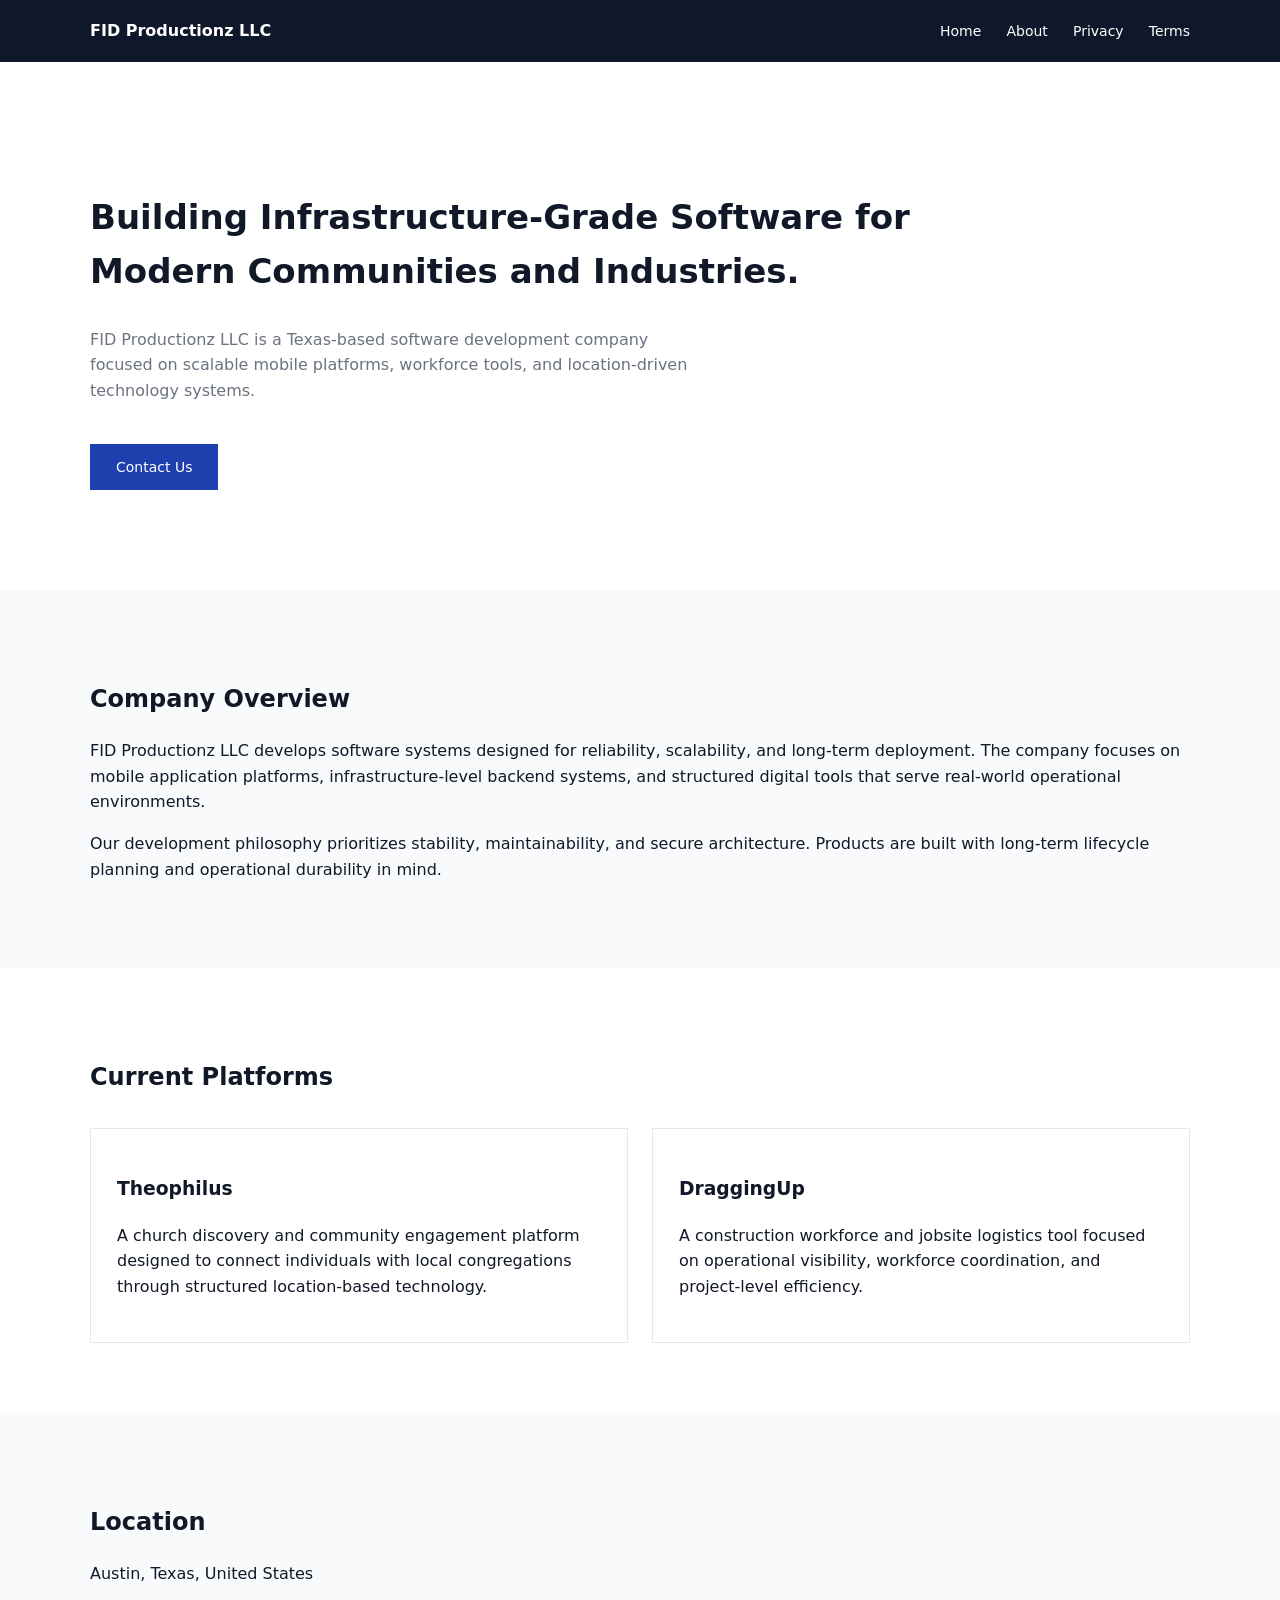
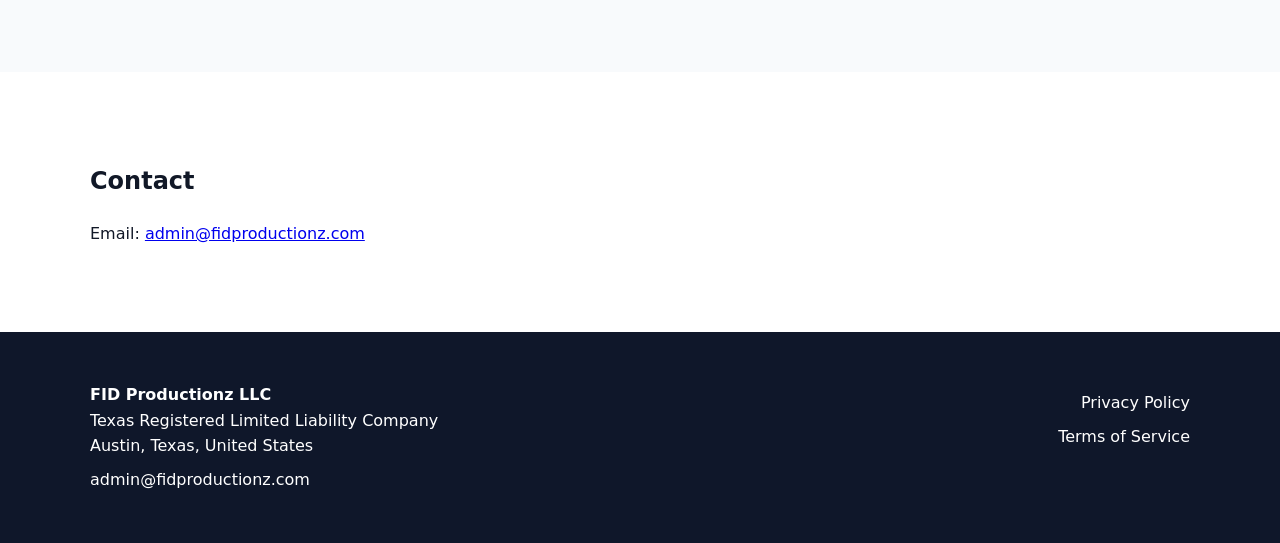
==== index.html @ 66ffe6b0 "Initial release" ====
<!-- FID Productionz LLC - Company Website  -->
 <!-- index.js -->

<!DOCTYPE html>
<html lang="en">
<head>
  <meta charset="UTF-8" />
  <meta name="viewport" content="width=device-width, initial-scale=1.0" />
  <title>FID Productionz LLC | Infrastructure-Grade Software</title>
  <meta name="description" content="FID Productionz LLC is a Texas-based software development company building scalable mobile platforms, workforce tools, and infrastructure-level digital systems." />
  <meta name="keywords" content="FID Productionz LLC, Software Development Austin, Mobile App Development Texas, Infrastructure Software Company" />
  <meta name="author" content="FID Productionz LLC" />

  <!-- Open Graph -->
  <meta property="og:title" content="FID Productionz LLC" />
  <meta property="og:description" content="Texas-based software development company building scalable infrastructure-level platforms." />
  <meta property="og:type" content="website" />
  <meta property="og:url" content="https://fidproductionz.com" />

  
  <!-- Styles -->
  <link rel="stylesheet" href="/styles.css" />

  <!-- Structured Data -->
  <script type="application/ld+json">
  {
    "@context": "https://schema.org",
    "@type": "Organization",
    "name": "FID Productionz LLC",
    "url": "https://fidproductionz.com",
    "email": "admin@fidproductionz.com",
    "address": {
      "@type": "PostalAddress",
      "addressLocality": "Austin",
      "addressRegion": "TX",
      "addressCountry": "US"
    }
  }
  </script>
</head>
<body>

<header class="navbar">
  <div class="container nav-content">
    <div class="logo">FID Productionz LLC</div>
    <nav>
      <a href="/">Home</a>
      <a href="/about.html">About</a>
      <a href="/privacy-policy.html">Privacy</a>
      <a href="/terms.html">Terms</a>
    </nav>
  </div>
</header>

<main>

<section class="hero">
  <div class="container">
    <h1>Building Infrastructure-Grade Software for Modern Communities and Industries.</h1>
    <p>
      FID Productionz LLC is a Texas-based software development company focused on scalable mobile platforms, workforce tools, and location-driven technology systems.
    </p>
    <a href="mailto:admin@fidproductionz.com" class="btn-primary">Contact Us</a>
  </div>
</section>

<section class="section light">
  <div class="container">
    <h2>Company Overview</h2>
    <p>
      FID Productionz LLC develops software systems designed for reliability, scalability, and long-term deployment. The company focuses on mobile application platforms, infrastructure-level backend systems, and structured digital tools that serve real-world operational environments.
    </p>
    <p>
      Our development philosophy prioritizes stability, maintainability, and secure architecture. Products are built with long-term lifecycle planning and operational durability in mind.
    </p>
  </div>
</section>

<section class="section">
  <div class="container">
    <h2>Current Platforms</h2>
    <div class="card-grid">
      <div class="card">
        <h3>Theophilus</h3>
        <p>
          A church discovery and community engagement platform designed to connect individuals with local congregations through structured location-based technology.
        </p>
      </div>
      <div class="card">
        <h3>DraggingUp</h3>
        <p>
          A construction workforce and jobsite logistics tool focused on operational visibility, workforce coordination, and project-level efficiency.
        </p>
      </div>
    </div>
  </div>
</section>

<section class="section light">
  <div class="container">
    <h2>Location</h2>
    <p>Austin, Texas, United States</p>
  </div>
</section>

<section class="section">
  <div class="container">
    <h2>Contact</h2>
    <p>Email: <a href="mailto:admin@fidproductionz.com">admin@fidproductionz.com</a></p>
  </div>
</section>

</main>

<footer class="footer">
  <div class="container footer-content">
    <div>
      <strong>FID Productionz LLC</strong><br />
      Texas Registered Limited Liability Company<br />
      Austin, Texas, United States<br />
      <a href="mailto:admin@fidproductionz.com">admin@fidproductionz.com</a>
    </div>
    <div class="footer-links">
      <a href="/privacy-policy.html">Privacy Policy</a>
      <a href="/terms.html">Terms of Service</a>
    </div>
  </div>
</footer>

</body>
</html>
---- styles.css ----
/* Fid Productionz LLC - Styles */

body {
  margin: 0;
  font-family: system-ui, -apple-system, BlinkMacSystemFont, sans-serif;
  color: #111827;
  background: #FFFFFF;
  line-height: 1.6;
}

.container {
  width: 90%;
  max-width: 1100px;
  margin: 0 auto;
}

.navbar {
  background: #0F172A;
  padding: 18px 0;
}

.nav-content {
  display: flex;
  justify-content: space-between;
  align-items: center;
}

.logo {
  color: #FFFFFF;
  font-weight: 600;
}

.navbar nav a {
  color: #FFFFFF;
  margin-left: 20px;
  text-decoration: none;
  font-size: 14px;
}

.hero {
  padding: 100px 0;
}

.hero h1 {
  font-size: 34px;
  max-width: 820px;
}

.hero p {
  color: #6B7280;
  max-width: 620px;
  margin-top: 16px;
}

.btn-primary {
  display: inline-block;
  margin-top: 24px;
  padding: 12px 26px;
  background: #1E40AF;
  color: #FFFFFF;
  text-decoration: none;
  font-size: 14px;
}

.section {
  padding: 70px 0;
}

.section.light {
  background: #F8FAFC;
}

.card-grid {
  display: grid;
  gap: 24px;
  grid-template-columns: repeat(auto-fit, minmax(280px, 1fr));
  margin-top: 32px;
}

.card {
  padding: 26px;
  background: #FFFFFF;
  border: 1px solid #E5E7EB;
}

.footer {
  background: #0F172A;
  color: #FFFFFF;
  padding: 50px 0;
}

.footer-content {
  display: flex;
  justify-content: space-between;
  flex-wrap: wrap;
}

.footer a {
  color: #FFFFFF;
  text-decoration: none;
  display: block;
  margin-top: 8px;
}

.footer-links {
  text-align: right;
}

@media (max-width: 768px) {
  .nav-content {
    flex-direction: column;
    align-items: center;
    gap: 12px;
  }

  .navbar nav a {
    margin-left: 12px;
  }

  .footer-content {
    flex-direction: column;
    gap: 20px;
    text-align: center;
  }

  .footer-links {
    text-align: center;
  }
}
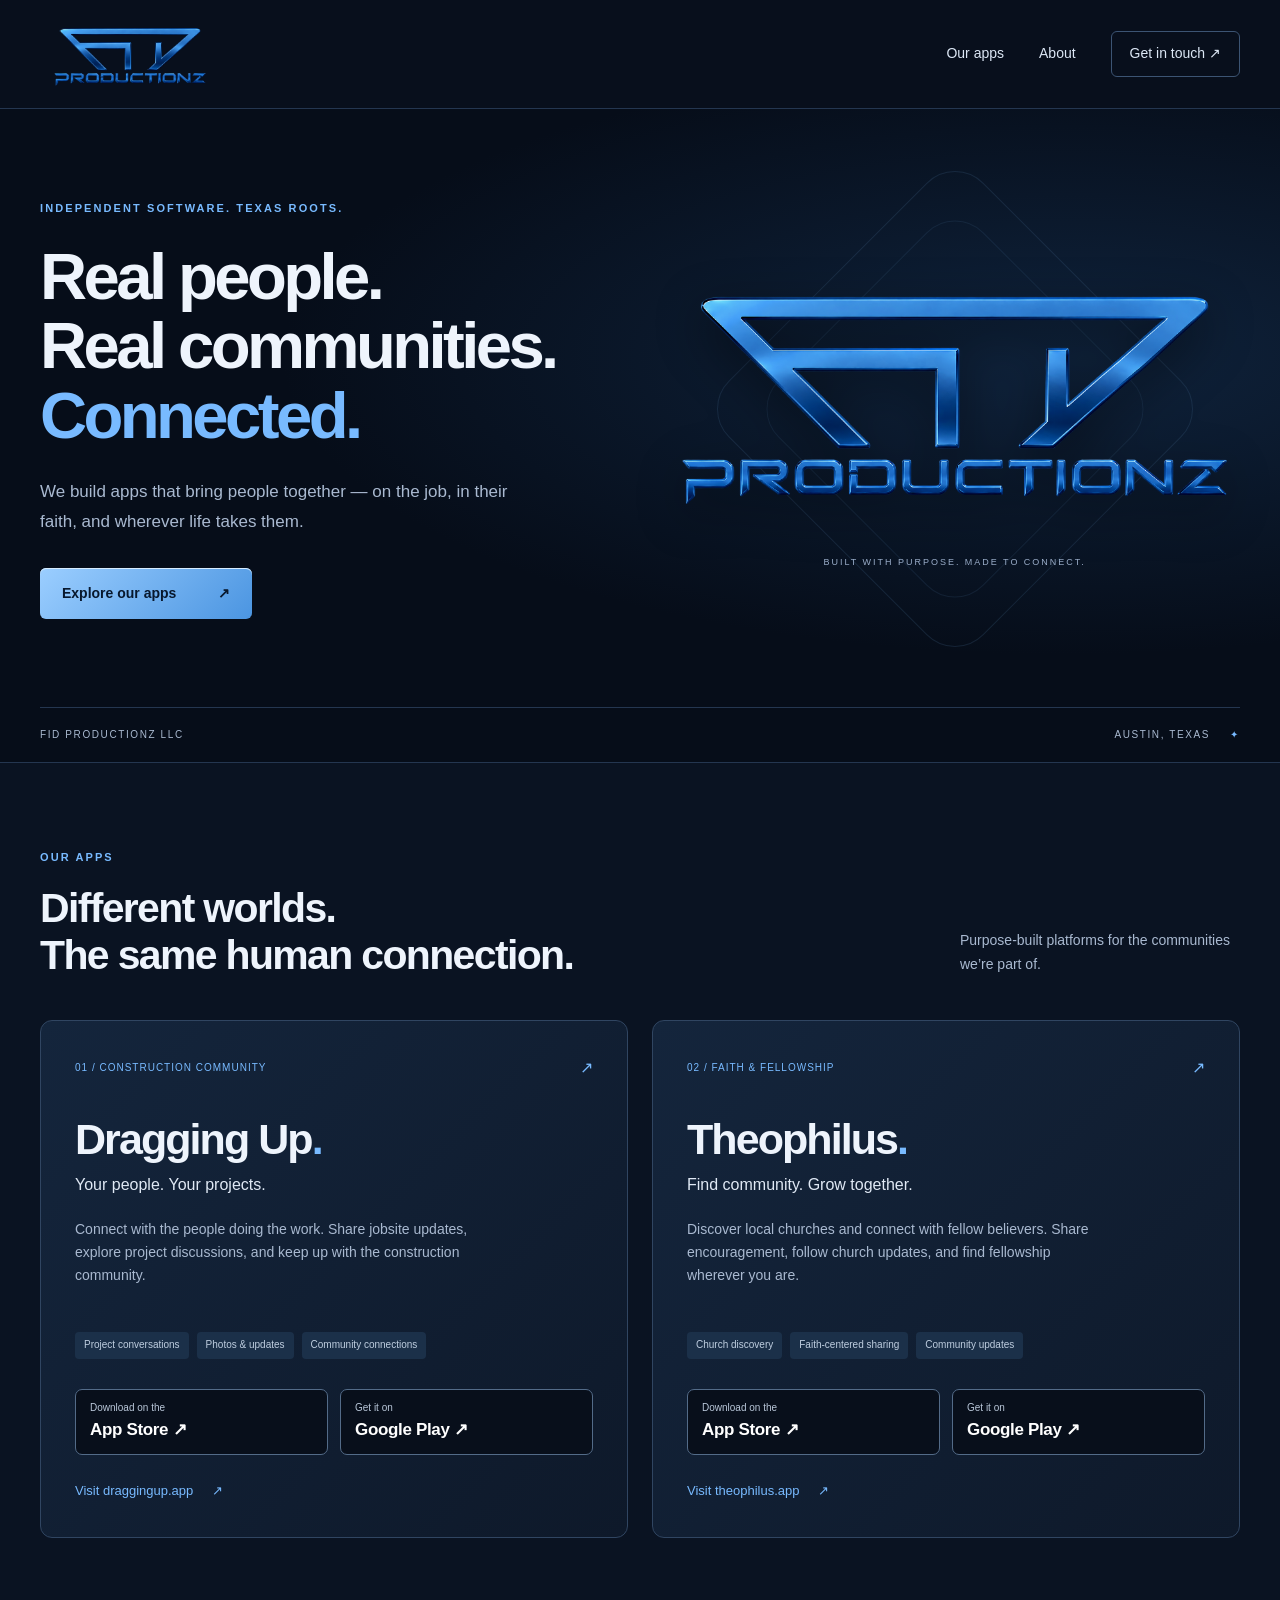
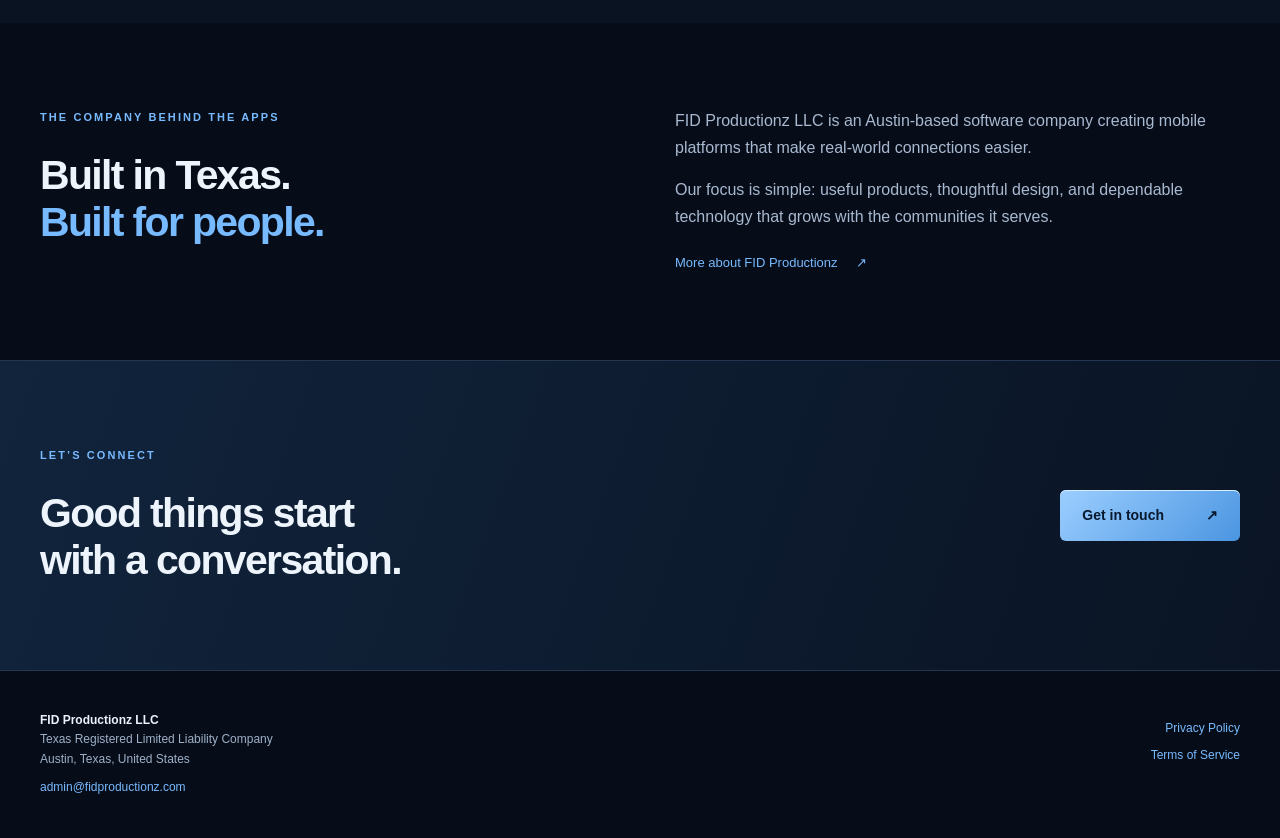
==== commit be8ddaa1: "Refresh FID branding and add verified app download links" ====
--- a/index.html
+++ b/index.html
@@ -1,12 +1,9 @@
-<!-- FID Productionz LLC - Company Website  -->
- <!-- index.js -->
-
 <!DOCTYPE html>
 <html lang="en">
 <head>
   <meta charset="UTF-8" />
   <meta name="viewport" content="width=device-width, initial-scale=1.0" />
-  <title>FID Productionz LLC | Infrastructure-Grade Software</title>
+  <title>FID Productionz LLC | Apps Built for Real Connection</title>
   <meta name="description" content="FID Productionz LLC is a Texas-based software development company building scalable mobile platforms, workforce tools, and infrastructure-level digital systems." />
   <meta name="keywords" content="FID Productionz LLC, Software Development Austin, Mobile App Development Texas, Infrastructure Software Company" />
   <meta name="author" content="FID Productionz LLC" />
@@ -37,82 +34,33 @@
     }
   }
   </script>
+<meta property="og:image" content="https://fidproductionz.com/assets/fid-logo.png" />
 </head>
 <body>
-
-<header class="navbar">
-  <div class="container nav-content">
-    <div class="logo">FID Productionz LLC</div>
-    <nav>
-      <a href="/">Home</a>
-      <a href="/about.html">About</a>
-      <a href="/privacy-policy.html">Privacy</a>
-      <a href="/terms.html">Terms</a>
-    </nav>
-  </div>
-</header>
-
-<main>
-
-<section class="hero">
-  <div class="container">
-    <h1>Building Infrastructure-Grade Software for Modern Communities and Industries.</h1>
-    <p>
-      FID Productionz LLC is a Texas-based software development company focused on scalable mobile platforms, workforce tools, and location-driven technology systems.
-    </p>
-    <a href="mailto:admin@fidproductionz.com" class="btn-primary">Contact Us</a>
-  </div>
-</section>
-
-<section class="section light">
-  <div class="container">
-    <h2>Company Overview</h2>
-    <p>
-      FID Productionz LLC develops software systems designed for reliability, scalability, and long-term deployment. The company focuses on mobile application platforms, infrastructure-level backend systems, and structured digital tools that serve real-world operational environments.
-    </p>
-    <p>
-      Our development philosophy prioritizes stability, maintainability, and secure architecture. Products are built with long-term lifecycle planning and operational durability in mind.
-    </p>
-  </div>
-</section>
-
-<section class="section">
-  <div class="container">
-    <h2>Current Platforms</h2>
-    <div class="card-grid">
-      <div class="card">
-        <h3>Theophilus</h3>
-        <p>
-          A church discovery and community engagement platform designed to connect individuals with local congregations through structured location-based technology.
-        </p>
-      </div>
-      <div class="card">
-        <h3>DraggingUp</h3>
-        <p>
-          A construction workforce and jobsite logistics tool focused on operational visibility, workforce coordination, and project-level efficiency.
-        </p>
-      </div>
-    </div>
-  </div>
-</section>
-
-<section class="section light">
-  <div class="container">
-    <h2>Location</h2>
-    <p>Austin, Texas, United States</p>
-  </div>
-</section>
-
-<section class="section">
-  <div class="container">
-    <h2>Contact</h2>
-    <p>Email: <a href="mailto:admin@fidproductionz.com">admin@fidproductionz.com</a></p>
-  </div>
-</section>
-
-</main>
-
-<footer class="footer">
+<a class="skip-link" href="#main">Skip to content</a>
+<header class="navbar"><div class="container nav-content">
+<a class="brand" href="/" aria-label="FID Productionz home"><img src="/assets/fid-logo.png" alt="FID Productionz" width="1781" height="883" /></a>
+<nav aria-label="Main navigation"><a href="/#apps">Our apps</a><a href="/about.html">About</a><a class="nav-contact" href="mailto:admin@fidproductionz.com">Get in touch <span aria-hidden="true">↗</span></a></nav>
+</div></header><main id="main">
+<section class="hero"><div class="container hero-grid">
+<div class="hero-copy"><p class="eyebrow">INDEPENDENT SOFTWARE. TEXAS ROOTS.</p>
+<h1>Real people.<br />Real communities.<br /><span>Connected.</span></h1>
+<p class="hero-description">We build apps that bring people together — on the job, in their faith, and wherever life takes them.</p>
+<a href="#apps" class="btn-primary">Explore our apps <span aria-hidden="true">↗</span></a>
+</div>
+<div class="hero-art"><div class="orbit orbit-one"></div><div class="orbit orbit-two"></div><img src="/assets/fid-logo.png" alt="Metallic blue FID Productionz logo" width="1781" height="883" fetchpriority="high" /><p>BUILT WITH PURPOSE. MADE TO CONNECT.</p></div>
+</div><div class="container hero-foot"><span>FID PRODUCTIONZ LLC</span><span>AUSTIN, TEXAS <span aria-hidden="true">✦</span></span></div></section>
+<section class="section apps-section" id="apps"><div class="container">
+<div class="section-heading"><div><p class="eyebrow">OUR APPS</p><h2>Different worlds.<br />The same human connection.</h2></div><p>Purpose-built platforms for the communities we’re part of.</p></div>
+<div class="card-grid">
+<article class="card app-card"><div class="app-top"><span class="app-category">01 / CONSTRUCTION COMMUNITY</span><span aria-hidden="true">↗</span></div><h3>Dragging Up<span class="blue-dot">.</span></h3><p class="app-tagline">Your people. Your projects.</p><p>Connect with the people doing the work. Share jobsite updates, explore project discussions, and keep up with the construction community.</p><ul class="feature-list"><li>Project conversations</li><li>Photos &amp; updates</li><li>Community connections</li></ul>
+<div class="download-links"><a href="https://apps.apple.com/us/app/dragging-up/id6809625031" aria-label="Download Dragging Up on the App Store"><small>Download on the</small><strong>App Store ↗</strong></a><a href="https://play.google.com/store/apps/details?id=com.glbernal1986.DraggingUp" aria-label="Get Dragging Up on Google Play"><small>Get it on</small><strong>Google Play ↗</strong></a></div><a class="text-link" href="https://draggingup.app">Visit draggingup.app <span aria-hidden="true">↗</span></a></article>
+<article class="card app-card"><div class="app-top"><span class="app-category">02 / FAITH &amp; FELLOWSHIP</span><span aria-hidden="true">↗</span></div><h3>Theophilus<span class="blue-dot">.</span></h3><p class="app-tagline">Find community. Grow together.</p><p>Discover local churches and connect with fellow believers. Share encouragement, follow church updates, and find fellowship wherever you are.</p><ul class="feature-list"><li>Church discovery</li><li>Faith-centered sharing</li><li>Community updates</li></ul>
+<div class="download-links"><a href="https://apps.apple.com/us/app/theophilus-app/id6762421135" aria-label="Download Theophilus on the App Store"><small>Download on the</small><strong>App Store ↗</strong></a><a href="https://play.google.com/store/apps/details?id=com.glbernal1986.theophilus" aria-label="Get Theophilus on Google Play"><small>Get it on</small><strong>Google Play ↗</strong></a></div><a class="text-link" href="https://theophilus.app">Visit theophilus.app <span aria-hidden="true">↗</span></a></article>
+</div></div></section>
+<section class="section company-section"><div class="container company-grid"><div><p class="eyebrow">THE COMPANY BEHIND THE APPS</p><h2>Built in Texas.<br /><span>Built for people.</span></h2></div><div><p>FID Productionz LLC is an Austin-based software company creating mobile platforms that make real-world connections easier.</p><p>Our focus is simple: useful products, thoughtful design, and dependable technology that grows with the communities it serves.</p><a class="text-link" href="/about.html">More about FID Productionz <span aria-hidden="true">↗</span></a></div></div></section>
+<section class="section contact-section"><div class="container contact-row"><div><p class="eyebrow">LET’S CONNECT</p><h2>Good things start<br />with a conversation.</h2></div><a class="btn-primary" href="mailto:admin@fidproductionz.com">Get in touch <span aria-hidden="true">↗</span></a></div></section>
+</main><footer class="footer">
   <div class="container footer-content">
     <div>
       <strong>FID Productionz LLC</strong><br />
@@ -128,4 +76,4 @@
 </footer>
 
 </body>
-</html>+</html>
--- a/styles.css
+++ b/styles.css
@@ -1,129 +1,6 @@
-/* Fid Productionz LLC - Styles */
-
-body {
-  margin: 0;
-  font-family: system-ui, -apple-system, BlinkMacSystemFont, sans-serif;
-  color: #111827;
-  background: #FFFFFF;
-  line-height: 1.6;
-}
-
-.container {
-  width: 90%;
-  max-width: 1100px;
-  margin: 0 auto;
-}
-
-.navbar {
-  background: #0F172A;
-  padding: 18px 0;
-}
-
-.nav-content {
-  display: flex;
-  justify-content: space-between;
-  align-items: center;
-}
-
-.logo {
-  color: #FFFFFF;
-  font-weight: 600;
-}
-
-.navbar nav a {
-  color: #FFFFFF;
-  margin-left: 20px;
-  text-decoration: none;
-  font-size: 14px;
-}
-
-.hero {
-  padding: 100px 0;
-}
-
-.hero h1 {
-  font-size: 34px;
-  max-width: 820px;
-}
-
-.hero p {
-  color: #6B7280;
-  max-width: 620px;
-  margin-top: 16px;
-}
-
-.btn-primary {
-  display: inline-block;
-  margin-top: 24px;
-  padding: 12px 26px;
-  background: #1E40AF;
-  color: #FFFFFF;
-  text-decoration: none;
-  font-size: 14px;
-}
-
-.section {
-  padding: 70px 0;
-}
-
-.section.light {
-  background: #F8FAFC;
-}
-
-.card-grid {
-  display: grid;
-  gap: 24px;
-  grid-template-columns: repeat(auto-fit, minmax(280px, 1fr));
-  margin-top: 32px;
-}
-
-.card {
-  padding: 26px;
-  background: #FFFFFF;
-  border: 1px solid #E5E7EB;
-}
-
-.footer {
-  background: #0F172A;
-  color: #FFFFFF;
-  padding: 50px 0;
-}
-
-.footer-content {
-  display: flex;
-  justify-content: space-between;
-  flex-wrap: wrap;
-}
-
-.footer a {
-  color: #FFFFFF;
-  text-decoration: none;
-  display: block;
-  margin-top: 8px;
-}
-
-.footer-links {
-  text-align: right;
-}
-
-@media (max-width: 768px) {
-  .nav-content {
-    flex-direction: column;
-    align-items: center;
-    gap: 12px;
-  }
-
-  .navbar nav a {
-    margin-left: 12px;
-  }
-
-  .footer-content {
-    flex-direction: column;
-    gap: 20px;
-    text-align: center;
-  }
-
-  .footer-links {
-    text-align: center;
-  }
-}+/* FID Productionz LLC - Shared website styles */
+:root{color-scheme:dark;--bg:#060d19;--panel:#101d30;--text:#eef4fc;--muted:#a9b9d0;--blue:#78baff;--line:#243650}
+*{box-sizing:border-box}html{scroll-behavior:smooth;scroll-padding-top:30px}body{margin:0;font-family:Arial,Helvetica,sans-serif;background:var(--bg);color:var(--text);line-height:1.65}a{color:var(--blue);text-underline-offset:5px}a:focus-visible{outline:3px solid #9fcdff;outline-offset:6px}img{max-width:100%;height:auto}.container{width:min(1200px,calc(100% - 80px));margin:auto}.navbar{border-bottom:1px solid var(--line);background:#080f1c}.nav-content{min-height:108px;display:flex;align-items:center;justify-content:space-between;gap:24px}.brand{display:block;width:180px;line-height:0}.brand img{width:180px;height:78px;object-fit:contain}.navbar nav{display:flex;align-items:center;gap:35px}.navbar nav a{text-decoration:none;font-size:14px;color:#dce7f5}.navbar nav a:hover{color:var(--blue)}.nav-contact{border:1px solid #3c5473;padding:10px 18px;border-radius:6px}.skip-link{position:absolute;top:-100px;left:20px;background:#fff;color:#000;padding:12px;z-index:5}.skip-link:focus{top:10px}.hero{overflow:hidden;background:radial-gradient(ellipse at 83% 38%,#17365b88,transparent 52%)}.hero-grid{display:grid;grid-template-columns:1.05fr 1fr;gap:30px;align-items:center;padding-top:90px;padding-bottom:88px}.eyebrow{font-size:11px;font-weight:700;letter-spacing:.19em;color:var(--blue);margin:0 0 25px}h1,h2,h3,p{margin-top:0}h1{font-size:clamp(44px,5.1vw,70px);line-height:1.06;letter-spacing:-.055em;margin-bottom:27px}h1 span,.company-section h2 span{color:var(--blue)}.hero-description{max-width:470px;color:var(--muted);font-size:17px;line-height:1.8;margin-bottom:30px}.btn-primary{display:inline-flex;align-items:center;justify-content:space-between;gap:42px;border-radius:6px;padding:14px 22px;background:linear-gradient(135deg,#9bceff,#4b95e1);color:#08182d;font-weight:700;text-decoration:none;font-size:14px;box-shadow:inset 0 1px #d6ecff}.btn-primary:hover{background:#b1d9ff}.hero-art{position:relative;isolation:isolate;text-align:center;display:flex;min-height:390px;flex-direction:column;justify-content:center;align-items:center}.hero-art img{width:100%;position:relative;filter:drop-shadow(0 15px 25px #0007)}.hero-art p{margin:24px 0 0;font-size:9px;letter-spacing:.22em;color:#9baeca}.orbit{position:absolute;border:1px solid #41648940;z-index:-1;width:360px;height:360px;transform:rotate(45deg);border-radius:40px}.orbit-two{width:290px;height:290px;border-color:#41648930}.hero-foot{display:flex;justify-content:space-between;border-top:1px solid var(--line);padding-top:19px;padding-bottom:19px;font-size:10px;letter-spacing:.16em;color:var(--muted)}.hero-foot span span{margin-left:16px;color:var(--blue)}.section{padding:85px 0}.apps-section{background:#0a1322;border-top:1px solid var(--line)}.section-heading{display:flex;justify-content:space-between;align-items:end;gap:45px;margin-bottom:40px}.section-heading>p{max-width:280px;color:var(--muted);font-size:14px;margin-bottom:4px}h2{font-size:clamp(30px,3.2vw,43px);line-height:1.16;letter-spacing:-.04em;margin-bottom:0}.section-heading .eyebrow{margin-bottom:18px}.card-grid{display:grid;grid-template-columns:1fr 1fr;gap:24px}.card{border:1px solid #304561;background:linear-gradient(135deg,#14253c,#0e192a);border-radius:12px;padding:34px}.app-top{display:flex;justify-content:space-between;align-items:center;color:var(--blue);margin-bottom:33px}.app-category{font-size:10px;letter-spacing:.1em}.app-card h3{font-size:43px;letter-spacing:-.045em;line-height:1.2;margin-bottom:6px}.blue-dot{color:var(--blue)}.app-tagline{color:#e0e9f5;font-size:16px!important;margin-bottom:20px}.app-card>p:not(.app-tagline){color:var(--muted);font-size:14px;min-height:92px;max-width:410px}.feature-list{display:flex;gap:8px;flex-wrap:wrap;list-style:none;padding:0;margin:22px 0 30px}.feature-list li{font-size:10px;padding:5px 9px;background:#1b3049;border-radius:4px;color:#bfcee0}.download-links{display:grid;grid-template-columns:1fr 1fr;gap:12px}.download-links a{display:flex;flex-direction:column;text-decoration:none;border:1px solid #536b88;border-radius:7px;padding:10px 14px;background:#080f1b;color:white}.download-links a:hover{border-color:#98c9ff;background:#1c314b}.download-links small{font-size:10px;color:#b9c7d9}.download-links strong{font-size:17px;letter-spacing:-.02em}.text-link{display:inline-block;margin-top:25px;font-size:13px;text-decoration:none}.text-link span{margin-left:15px}.text-link:hover{text-decoration:underline}.company-grid{display:grid;grid-template-columns:1fr 1fr;gap:70px}.company-grid>div>p:not(.eyebrow){color:var(--muted);font-size:16px}.company-grid .text-link{margin-top:6px}.contact-section{border-top:1px solid var(--line);background:linear-gradient(110deg,#11243c,#0a1424)}.contact-row{display:flex;justify-content:space-between;align-items:center;gap:30px}.footer{padding:40px 0;color:#9eb0c7;font-size:12px;border-top:1px solid var(--line)}.footer-content{display:flex;justify-content:space-between;gap:30px}.footer strong{color:#eaf2ff}.footer a{display:block;margin-top:8px;text-decoration:none}.footer a:hover{text-decoration:underline}.footer-links{text-align:right}.document-page{min-height:65vh}.document-page .container{max-width:850px}.document-page h1{font-size:42px;margin-bottom:28px}.document-page h2{font-size:25px;margin:32px 0 14px}.document-page p{color:#c4d0e0}.document-page a{overflow-wrap:anywhere}
+@media(max-width:900px){.container{width:calc(100% - 44px)}.hero-grid{gap:15px;padding-top:65px;padding-bottom:65px}.hero-art{min-height:300px}.orbit{width:240px;height:240px}.orbit-two{width:185px;height:185px}.card{padding:25px}.app-card h3{font-size:36px}.download-links strong{font-size:15px}.company-grid{gap:35px}}
+@media(max-width:650px){.container{width:calc(100% - 36px)}.nav-content{min-height:88px;gap:16px}.brand,.brand img{width:123px}.brand img{height:64px}.navbar nav{gap:17px}.navbar nav a{font-size:12px}.nav-contact{display:none}.hero-grid{grid-template-columns:1fr;padding-top:48px;padding-bottom:25px;gap:12px}.hero-copy h1{font-size:clamp(43px,10vw,62px)}.hero-description{font-size:16px;max-width:420px}.hero-art{min-height:265px;width:min(390px,100%);margin:auto}.hero-art img{width:95%}.hero-art p{font-size:8px;margin-top:15px}.orbit{width:210px;height:210px}.orbit-two{width:160px;height:160px}.hero-foot{font-size:8px;letter-spacing:.08em}.section{padding:58px 0}.section-heading{display:block}.section-heading>p{margin-top:20px;max-width:350px}.card-grid,.company-grid{grid-template-columns:1fr}.card{padding:27px 23px}.app-card>p:not(.app-tagline){min-height:0}.app-top{margin-bottom:25px}.app-card h3{font-size:40px}.download-links strong{font-size:16px}.company-grid{gap:26px}.contact-row{align-items:start;flex-direction:column;gap:26px}.footer-content{flex-direction:column;gap:20px}.footer-links{text-align:left}.document-page h1{font-size:34px}}
+@media(prefers-reduced-motion:reduce){html{scroll-behavior:auto}}
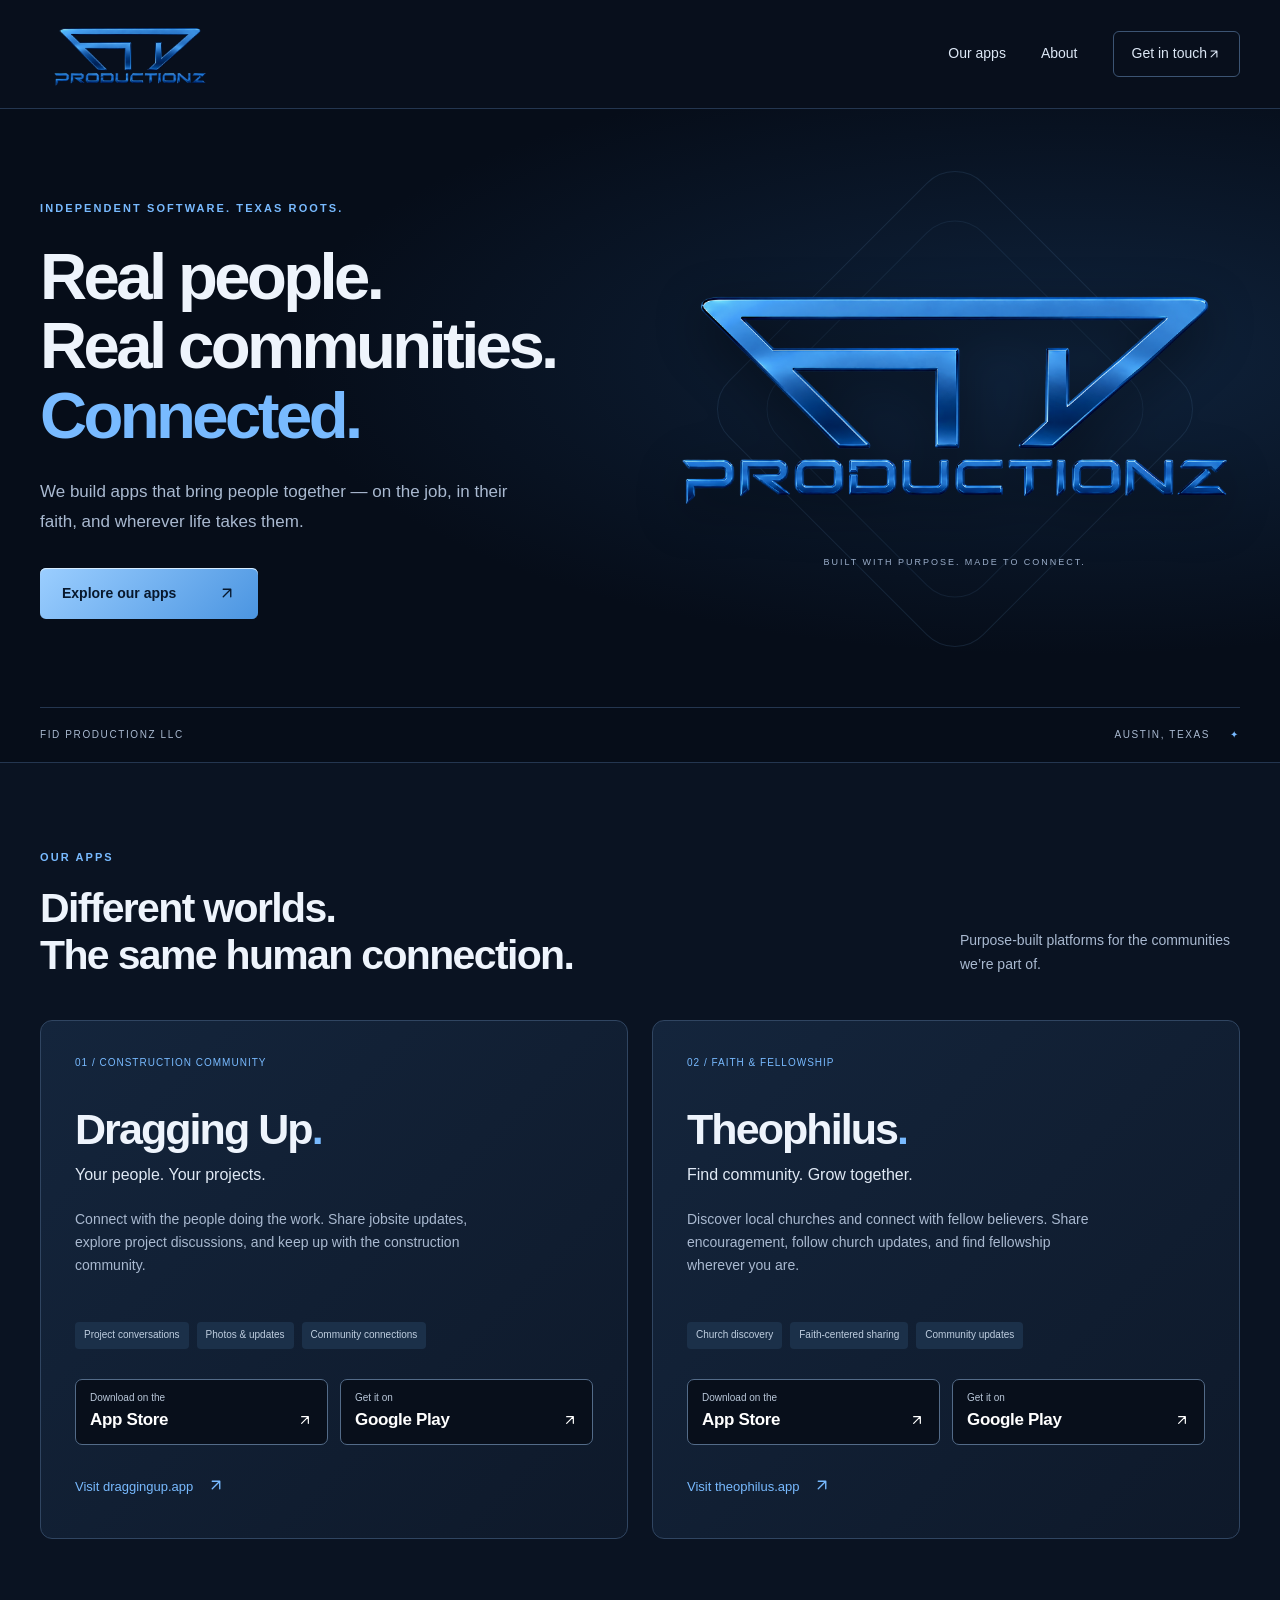
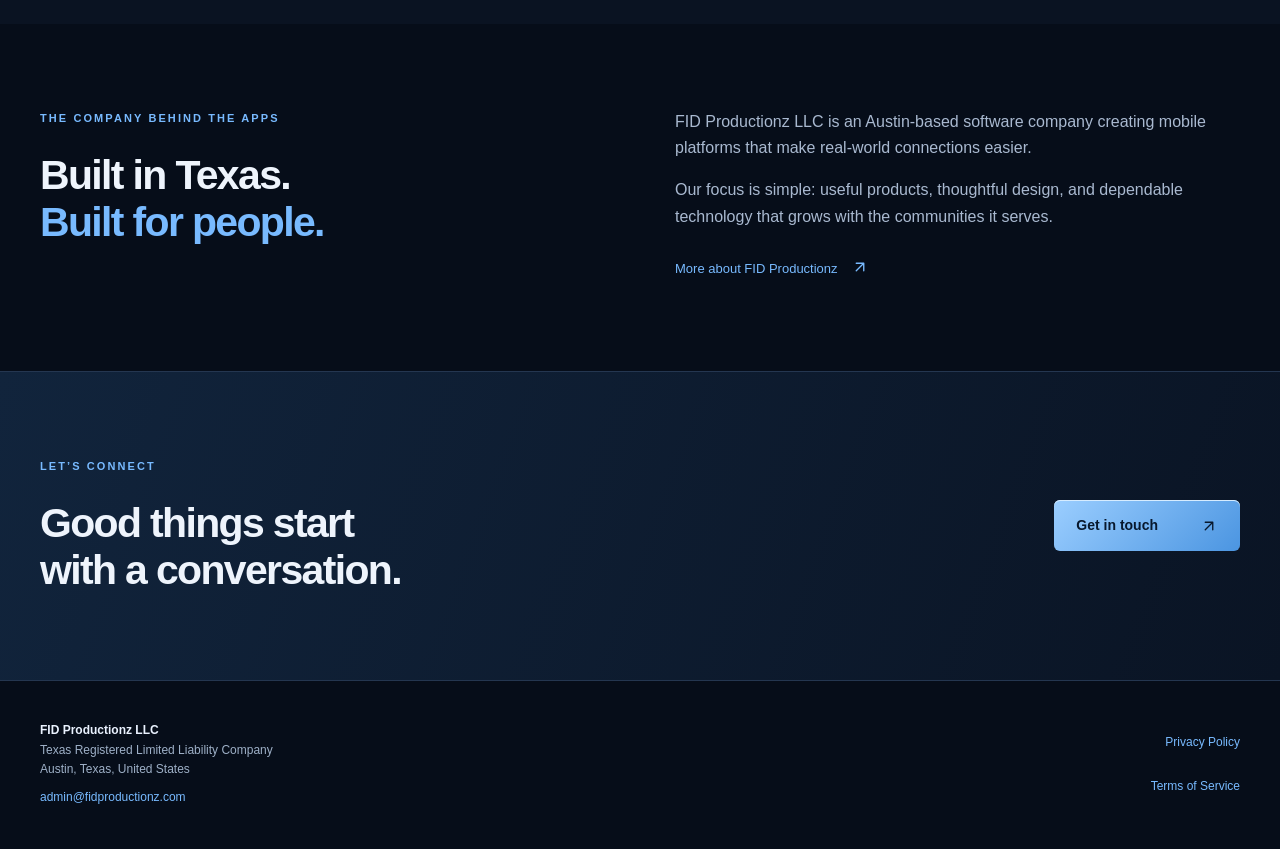
==== commit ffc3a364: "Replace emoji arrows with SVG and improve responsive layouts" ====
--- a/index.html
+++ b/index.html
@@ -40,26 +40,26 @@
 <a class="skip-link" href="#main">Skip to content</a>
 <header class="navbar"><div class="container nav-content">
 <a class="brand" href="/" aria-label="FID Productionz home"><img src="/assets/fid-logo.png" alt="FID Productionz" width="1781" height="883" /></a>
-<nav aria-label="Main navigation"><a href="/#apps">Our apps</a><a href="/about.html">About</a><a class="nav-contact" href="mailto:admin@fidproductionz.com">Get in touch <span aria-hidden="true">↗</span></a></nav>
+<nav aria-label="Main navigation"><a href="/#apps">Our apps</a><a href="/about.html">About</a><a class="nav-contact" href="mailto:admin@fidproductionz.com">Get in touch <svg class="link-arrow" xmlns="http://www.w3.org/2000/svg" viewBox="0 0 24 24" width="18" height="18" fill="none" stroke="currentColor" stroke-width="1.8" stroke-linecap="round" stroke-linejoin="round" aria-hidden="true" focusable="false"><path d="M7 17 17 7M7 7h10v10" /></svg></a></nav>
 </div></header><main id="main">
 <section class="hero"><div class="container hero-grid">
 <div class="hero-copy"><p class="eyebrow">INDEPENDENT SOFTWARE. TEXAS ROOTS.</p>
 <h1>Real people.<br />Real communities.<br /><span>Connected.</span></h1>
 <p class="hero-description">We build apps that bring people together — on the job, in their faith, and wherever life takes them.</p>
-<a href="#apps" class="btn-primary">Explore our apps <span aria-hidden="true">↗</span></a>
+<a href="#apps" class="btn-primary">Explore our apps <svg class="link-arrow" xmlns="http://www.w3.org/2000/svg" viewBox="0 0 24 24" width="18" height="18" fill="none" stroke="currentColor" stroke-width="1.8" stroke-linecap="round" stroke-linejoin="round" aria-hidden="true" focusable="false"><path d="M7 17 17 7M7 7h10v10" /></svg></a>
 </div>
 <div class="hero-art"><div class="orbit orbit-one"></div><div class="orbit orbit-two"></div><img src="/assets/fid-logo.png" alt="Metallic blue FID Productionz logo" width="1781" height="883" fetchpriority="high" /><p>BUILT WITH PURPOSE. MADE TO CONNECT.</p></div>
 </div><div class="container hero-foot"><span>FID PRODUCTIONZ LLC</span><span>AUSTIN, TEXAS <span aria-hidden="true">✦</span></span></div></section>
 <section class="section apps-section" id="apps"><div class="container">
 <div class="section-heading"><div><p class="eyebrow">OUR APPS</p><h2>Different worlds.<br />The same human connection.</h2></div><p>Purpose-built platforms for the communities we’re part of.</p></div>
 <div class="card-grid">
-<article class="card app-card"><div class="app-top"><span class="app-category">01 / CONSTRUCTION COMMUNITY</span><span aria-hidden="true">↗</span></div><h3>Dragging Up<span class="blue-dot">.</span></h3><p class="app-tagline">Your people. Your projects.</p><p>Connect with the people doing the work. Share jobsite updates, explore project discussions, and keep up with the construction community.</p><ul class="feature-list"><li>Project conversations</li><li>Photos &amp; updates</li><li>Community connections</li></ul>
-<div class="download-links"><a href="https://apps.apple.com/us/app/dragging-up/id6809625031" aria-label="Download Dragging Up on the App Store"><small>Download on the</small><strong>App Store ↗</strong></a><a href="https://play.google.com/store/apps/details?id=com.glbernal1986.DraggingUp" aria-label="Get Dragging Up on Google Play"><small>Get it on</small><strong>Google Play ↗</strong></a></div><a class="text-link" href="https://draggingup.app">Visit draggingup.app <span aria-hidden="true">↗</span></a></article>
-<article class="card app-card"><div class="app-top"><span class="app-category">02 / FAITH &amp; FELLOWSHIP</span><span aria-hidden="true">↗</span></div><h3>Theophilus<span class="blue-dot">.</span></h3><p class="app-tagline">Find community. Grow together.</p><p>Discover local churches and connect with fellow believers. Share encouragement, follow church updates, and find fellowship wherever you are.</p><ul class="feature-list"><li>Church discovery</li><li>Faith-centered sharing</li><li>Community updates</li></ul>
-<div class="download-links"><a href="https://apps.apple.com/us/app/theophilus-app/id6762421135" aria-label="Download Theophilus on the App Store"><small>Download on the</small><strong>App Store ↗</strong></a><a href="https://play.google.com/store/apps/details?id=com.glbernal1986.theophilus" aria-label="Get Theophilus on Google Play"><small>Get it on</small><strong>Google Play ↗</strong></a></div><a class="text-link" href="https://theophilus.app">Visit theophilus.app <span aria-hidden="true">↗</span></a></article>
+<article class="card app-card"><div class="app-top"><span class="app-category">01 / CONSTRUCTION COMMUNITY</span></div><h3>Dragging Up<span class="blue-dot">.</span></h3><p class="app-tagline">Your people. Your projects.</p><p>Connect with the people doing the work. Share jobsite updates, explore project discussions, and keep up with the construction community.</p><ul class="feature-list"><li>Project conversations</li><li>Photos &amp; updates</li><li>Community connections</li></ul>
+<div class="download-links"><a href="https://apps.apple.com/us/app/dragging-up/id6809625031" aria-label="Download Dragging Up on the App Store"><small>Download on the</small><strong>App Store <svg class="link-arrow" xmlns="http://www.w3.org/2000/svg" viewBox="0 0 24 24" width="18" height="18" fill="none" stroke="currentColor" stroke-width="1.8" stroke-linecap="round" stroke-linejoin="round" aria-hidden="true" focusable="false"><path d="M7 17 17 7M7 7h10v10" /></svg></strong></a><a href="https://play.google.com/store/apps/details?id=com.glbernal1986.DraggingUp" aria-label="Get Dragging Up on Google Play"><small>Get it on</small><strong>Google Play <svg class="link-arrow" xmlns="http://www.w3.org/2000/svg" viewBox="0 0 24 24" width="18" height="18" fill="none" stroke="currentColor" stroke-width="1.8" stroke-linecap="round" stroke-linejoin="round" aria-hidden="true" focusable="false"><path d="M7 17 17 7M7 7h10v10" /></svg></strong></a></div><a class="text-link" href="https://draggingup.app">Visit draggingup.app <svg class="link-arrow" xmlns="http://www.w3.org/2000/svg" viewBox="0 0 24 24" width="18" height="18" fill="none" stroke="currentColor" stroke-width="1.8" stroke-linecap="round" stroke-linejoin="round" aria-hidden="true" focusable="false"><path d="M7 17 17 7M7 7h10v10" /></svg></a></article>
+<article class="card app-card"><div class="app-top"><span class="app-category">02 / FAITH &amp; FELLOWSHIP</span></div><h3>Theophilus<span class="blue-dot">.</span></h3><p class="app-tagline">Find community. Grow together.</p><p>Discover local churches and connect with fellow believers. Share encouragement, follow church updates, and find fellowship wherever you are.</p><ul class="feature-list"><li>Church discovery</li><li>Faith-centered sharing</li><li>Community updates</li></ul>
+<div class="download-links"><a href="https://apps.apple.com/us/app/theophilus-app/id6762421135" aria-label="Download Theophilus on the App Store"><small>Download on the</small><strong>App Store <svg class="link-arrow" xmlns="http://www.w3.org/2000/svg" viewBox="0 0 24 24" width="18" height="18" fill="none" stroke="currentColor" stroke-width="1.8" stroke-linecap="round" stroke-linejoin="round" aria-hidden="true" focusable="false"><path d="M7 17 17 7M7 7h10v10" /></svg></strong></a><a href="https://play.google.com/store/apps/details?id=com.glbernal1986.theophilus" aria-label="Get Theophilus on Google Play"><small>Get it on</small><strong>Google Play <svg class="link-arrow" xmlns="http://www.w3.org/2000/svg" viewBox="0 0 24 24" width="18" height="18" fill="none" stroke="currentColor" stroke-width="1.8" stroke-linecap="round" stroke-linejoin="round" aria-hidden="true" focusable="false"><path d="M7 17 17 7M7 7h10v10" /></svg></strong></a></div><a class="text-link" href="https://theophilus.app">Visit theophilus.app <svg class="link-arrow" xmlns="http://www.w3.org/2000/svg" viewBox="0 0 24 24" width="18" height="18" fill="none" stroke="currentColor" stroke-width="1.8" stroke-linecap="round" stroke-linejoin="round" aria-hidden="true" focusable="false"><path d="M7 17 17 7M7 7h10v10" /></svg></a></article>
 </div></div></section>
-<section class="section company-section"><div class="container company-grid"><div><p class="eyebrow">THE COMPANY BEHIND THE APPS</p><h2>Built in Texas.<br /><span>Built for people.</span></h2></div><div><p>FID Productionz LLC is an Austin-based software company creating mobile platforms that make real-world connections easier.</p><p>Our focus is simple: useful products, thoughtful design, and dependable technology that grows with the communities it serves.</p><a class="text-link" href="/about.html">More about FID Productionz <span aria-hidden="true">↗</span></a></div></div></section>
-<section class="section contact-section"><div class="container contact-row"><div><p class="eyebrow">LET’S CONNECT</p><h2>Good things start<br />with a conversation.</h2></div><a class="btn-primary" href="mailto:admin@fidproductionz.com">Get in touch <span aria-hidden="true">↗</span></a></div></section>
+<section class="section company-section"><div class="container company-grid"><div><p class="eyebrow">THE COMPANY BEHIND THE APPS</p><h2>Built in Texas.<br /><span>Built for people.</span></h2></div><div><p>FID Productionz LLC is an Austin-based software company creating mobile platforms that make real-world connections easier.</p><p>Our focus is simple: useful products, thoughtful design, and dependable technology that grows with the communities it serves.</p><a class="text-link" href="/about.html">More about FID Productionz <svg class="link-arrow" xmlns="http://www.w3.org/2000/svg" viewBox="0 0 24 24" width="18" height="18" fill="none" stroke="currentColor" stroke-width="1.8" stroke-linecap="round" stroke-linejoin="round" aria-hidden="true" focusable="false"><path d="M7 17 17 7M7 7h10v10" /></svg></a></div></div></section>
+<section class="section contact-section"><div class="container contact-row"><div><p class="eyebrow">LET’S CONNECT</p><h2>Good things start<br />with a conversation.</h2></div><a class="btn-primary" href="mailto:admin@fidproductionz.com">Get in touch <svg class="link-arrow" xmlns="http://www.w3.org/2000/svg" viewBox="0 0 24 24" width="18" height="18" fill="none" stroke="currentColor" stroke-width="1.8" stroke-linecap="round" stroke-linejoin="round" aria-hidden="true" focusable="false"><path d="M7 17 17 7M7 7h10v10" /></svg></a></div></section>
 </main><footer class="footer">
   <div class="container footer-content">
     <div>
--- a/styles.css
+++ b/styles.css
@@ -4,3 +4,12 @@
 @media(max-width:900px){.container{width:calc(100% - 44px)}.hero-grid{gap:15px;padding-top:65px;padding-bottom:65px}.hero-art{min-height:300px}.orbit{width:240px;height:240px}.orbit-two{width:185px;height:185px}.card{padding:25px}.app-card h3{font-size:36px}.download-links strong{font-size:15px}.company-grid{gap:35px}}
 @media(max-width:650px){.container{width:calc(100% - 36px)}.nav-content{min-height:88px;gap:16px}.brand,.brand img{width:123px}.brand img{height:64px}.navbar nav{gap:17px}.navbar nav a{font-size:12px}.nav-contact{display:none}.hero-grid{grid-template-columns:1fr;padding-top:48px;padding-bottom:25px;gap:12px}.hero-copy h1{font-size:clamp(43px,10vw,62px)}.hero-description{font-size:16px;max-width:420px}.hero-art{min-height:265px;width:min(390px,100%);margin:auto}.hero-art img{width:95%}.hero-art p{font-size:8px;margin-top:15px}.orbit{width:210px;height:210px}.orbit-two{width:160px;height:160px}.hero-foot{font-size:8px;letter-spacing:.08em}.section{padding:58px 0}.section-heading{display:block}.section-heading>p{margin-top:20px;max-width:350px}.card-grid,.company-grid{grid-template-columns:1fr}.card{padding:27px 23px}.app-card>p:not(.app-tagline){min-height:0}.app-top{margin-bottom:25px}.app-card h3{font-size:40px}.download-links strong{font-size:16px}.company-grid{gap:26px}.contact-row{align-items:start;flex-direction:column;gap:26px}.footer-content{flex-direction:column;gap:20px}.footer-links{text-align:left}.document-page h1{font-size:34px}}
 @media(prefers-reduced-motion:reduce){html{scroll-behavior:auto}}
+
+/* Draw link arrows as vectors so mobile devices never render emoji. */
+.link-arrow{display:inline-block;width:18px;height:18px;vertical-align:-3px;flex-shrink:0}.text-link .link-arrow{margin-left:10px}.download-links strong .link-arrow{width:16px;height:16px;vertical-align:-2px}.nav-contact .link-arrow{width:14px;height:14px;vertical-align:-2px}
+
+/* Responsive sizing across phones, tablets, and wide screens. */
+html{overflow-x:clip}body{min-width:0}main,section,.container,.hero-copy,.hero-art,.card,.company-grid>div{min-width:0}h1,h2,h3,p,a{overflow-wrap:break-word}.hero-art{max-width:100%}.download-links a{min-width:0}.download-links strong{display:flex;align-items:center;justify-content:space-between;gap:6px}.footer a{overflow-wrap:anywhere}.navbar nav a{min-height:44px;display:inline-flex;align-items:center}.btn-primary,.download-links a{min-height:48px}.text-link{padding-top:6px;padding-bottom:6px}.footer-links a{min-height:44px;display:flex;align-items:center;justify-content:flex-end;margin-top:0}
+@media(min-width:651px) and (max-width:1000px){.card-grid{grid-template-columns:1fr}.app-card>p:not(.app-tagline){min-height:0;max-width:600px}.download-links{max-width:460px}.hero-grid{grid-template-columns:minmax(0,1.15fr) minmax(0,1fr)}h1{font-size:clamp(40px,5.5vw,55px)}}
+@media(max-width:650px){.nav-content{flex-wrap:wrap;padding-block:10px;gap:8px 12px}.navbar nav{gap:10px 16px;flex-wrap:wrap;justify-content:flex-end}.navbar nav .nav-contact{display:inline-flex;padding:0;border:0}.navbar nav{flex:1}.footer-links a{justify-content:flex-start}.hero-foot{flex-wrap:wrap;gap:12px}.hero-art{min-height:250px}.section-heading>p{max-width:100%}}
+@media(max-width:380px){.container{width:calc(100% - 28px)}.brand,.brand img{width:104px}.navbar nav{gap:0 12px}.navbar nav a{font-size:11px}.hero-copy h1{font-size:39px}.hero-art{min-height:220px}.orbit{width:170px;height:170px}.orbit-two{width:130px;height:130px}.hero-art p{font-size:7px;letter-spacing:.14em}.card{padding:24px 18px}.app-card h3{font-size:35px}.download-links{grid-template-columns:1fr}.download-links a{padding:12px 16px}.download-links strong{font-size:18px}.app-category{font-size:9px}.btn-primary{gap:24px;max-width:100%}}
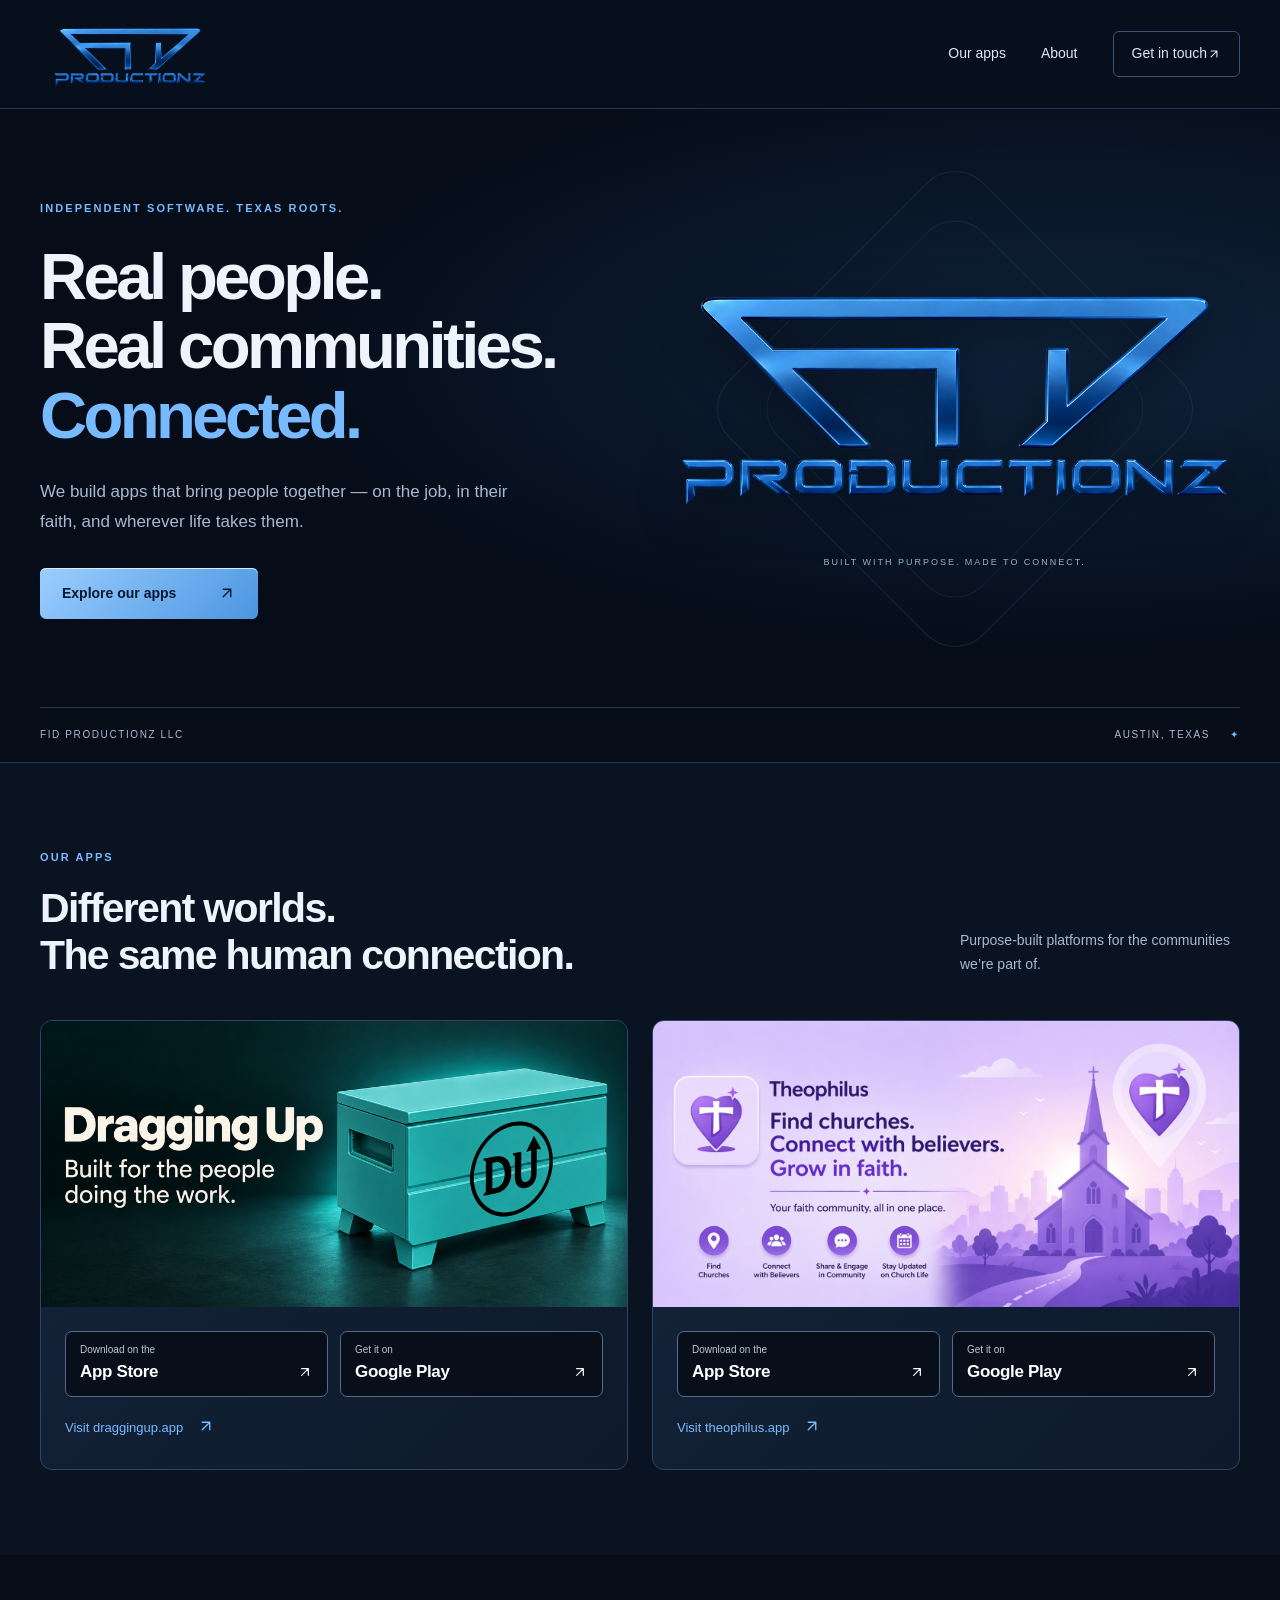
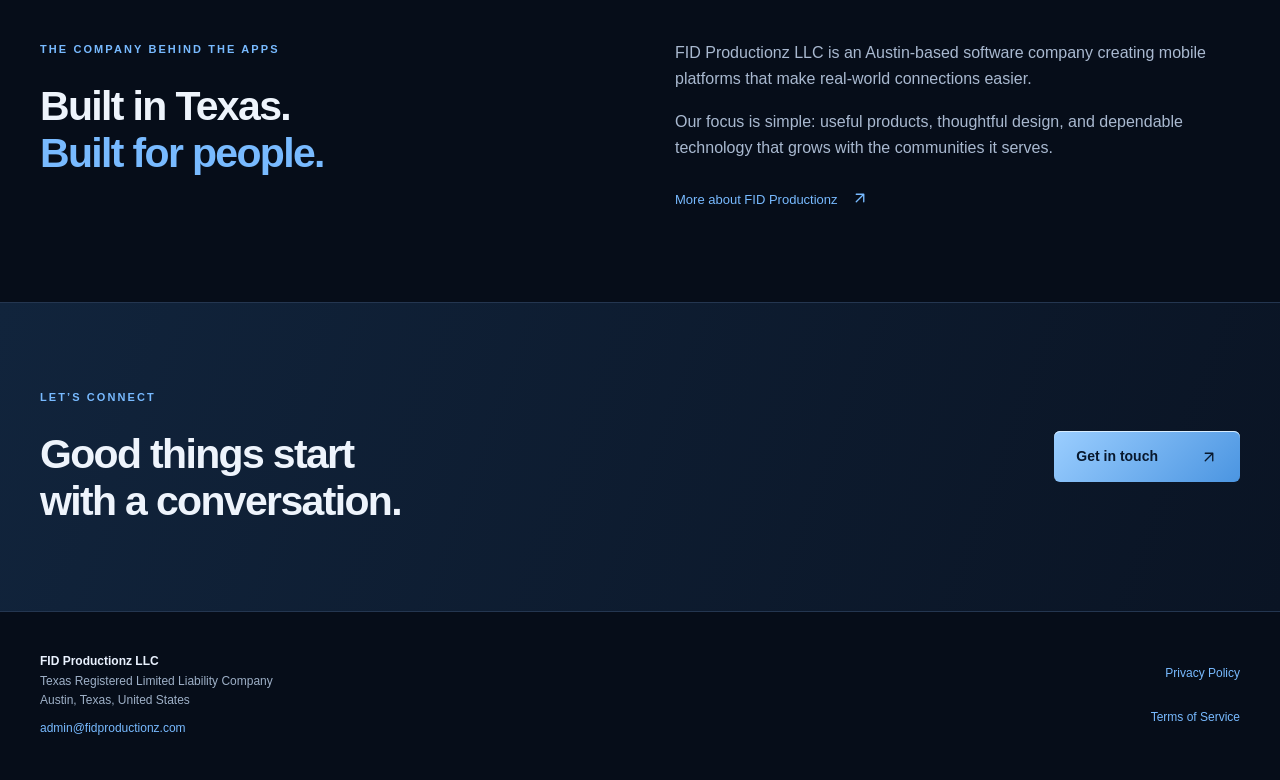
==== commit 2e169517: "Use original app banners as responsive download cards" ====
--- a/index.html
+++ b/index.html
@@ -53,10 +53,8 @@
 <section class="section apps-section" id="apps"><div class="container">
 <div class="section-heading"><div><p class="eyebrow">OUR APPS</p><h2>Different worlds.<br />The same human connection.</h2></div><p>Purpose-built platforms for the communities we’re part of.</p></div>
 <div class="card-grid">
-<article class="card app-card"><div class="app-top"><span class="app-category">01 / CONSTRUCTION COMMUNITY</span></div><h3>Dragging Up<span class="blue-dot">.</span></h3><p class="app-tagline">Your people. Your projects.</p><p>Connect with the people doing the work. Share jobsite updates, explore project discussions, and keep up with the construction community.</p><ul class="feature-list"><li>Project conversations</li><li>Photos &amp; updates</li><li>Community connections</li></ul>
-<div class="download-links"><a href="https://apps.apple.com/us/app/dragging-up/id6809625031" aria-label="Download Dragging Up on the App Store"><small>Download on the</small><strong>App Store <svg class="link-arrow" xmlns="http://www.w3.org/2000/svg" viewBox="0 0 24 24" width="18" height="18" fill="none" stroke="currentColor" stroke-width="1.8" stroke-linecap="round" stroke-linejoin="round" aria-hidden="true" focusable="false"><path d="M7 17 17 7M7 7h10v10" /></svg></strong></a><a href="https://play.google.com/store/apps/details?id=com.glbernal1986.DraggingUp" aria-label="Get Dragging Up on Google Play"><small>Get it on</small><strong>Google Play <svg class="link-arrow" xmlns="http://www.w3.org/2000/svg" viewBox="0 0 24 24" width="18" height="18" fill="none" stroke="currentColor" stroke-width="1.8" stroke-linecap="round" stroke-linejoin="round" aria-hidden="true" focusable="false"><path d="M7 17 17 7M7 7h10v10" /></svg></strong></a></div><a class="text-link" href="https://draggingup.app">Visit draggingup.app <svg class="link-arrow" xmlns="http://www.w3.org/2000/svg" viewBox="0 0 24 24" width="18" height="18" fill="none" stroke="currentColor" stroke-width="1.8" stroke-linecap="round" stroke-linejoin="round" aria-hidden="true" focusable="false"><path d="M7 17 17 7M7 7h10v10" /></svg></a></article>
-<article class="card app-card"><div class="app-top"><span class="app-category">02 / FAITH &amp; FELLOWSHIP</span></div><h3>Theophilus<span class="blue-dot">.</span></h3><p class="app-tagline">Find community. Grow together.</p><p>Discover local churches and connect with fellow believers. Share encouragement, follow church updates, and find fellowship wherever you are.</p><ul class="feature-list"><li>Church discovery</li><li>Faith-centered sharing</li><li>Community updates</li></ul>
-<div class="download-links"><a href="https://apps.apple.com/us/app/theophilus-app/id6762421135" aria-label="Download Theophilus on the App Store"><small>Download on the</small><strong>App Store <svg class="link-arrow" xmlns="http://www.w3.org/2000/svg" viewBox="0 0 24 24" width="18" height="18" fill="none" stroke="currentColor" stroke-width="1.8" stroke-linecap="round" stroke-linejoin="round" aria-hidden="true" focusable="false"><path d="M7 17 17 7M7 7h10v10" /></svg></strong></a><a href="https://play.google.com/store/apps/details?id=com.glbernal1986.theophilus" aria-label="Get Theophilus on Google Play"><small>Get it on</small><strong>Google Play <svg class="link-arrow" xmlns="http://www.w3.org/2000/svg" viewBox="0 0 24 24" width="18" height="18" fill="none" stroke="currentColor" stroke-width="1.8" stroke-linecap="round" stroke-linejoin="round" aria-hidden="true" focusable="false"><path d="M7 17 17 7M7 7h10v10" /></svg></strong></a></div><a class="text-link" href="https://theophilus.app">Visit theophilus.app <svg class="link-arrow" xmlns="http://www.w3.org/2000/svg" viewBox="0 0 24 24" width="18" height="18" fill="none" stroke="currentColor" stroke-width="1.8" stroke-linecap="round" stroke-linejoin="round" aria-hidden="true" focusable="false"><path d="M7 17 17 7M7 7h10v10" /></svg></a></article>
+<article class="card banner-card" aria-label="Dragging Up"><a class="banner-link" href="https://draggingup.app" aria-label="Visit Dragging Up"><img class="app-banner" src="/assets/draggingup-banner.png" alt="Dragging Up — Built for the people doing the work." width="1024" height="500" loading="lazy" /></a><div class="banner-actions"><div class="download-links"><a href="https://apps.apple.com/us/app/dragging-up/id6809625031" aria-label="Download Dragging Up on the App Store"><small>Download on the</small><strong>App Store <svg class="link-arrow" xmlns="http://www.w3.org/2000/svg" viewBox="0 0 24 24" width="18" height="18" fill="none" stroke="currentColor" stroke-width="1.8" stroke-linecap="round" stroke-linejoin="round" aria-hidden="true" focusable="false"><path d="M7 17 17 7M7 7h10v10" /></svg></strong></a><a href="https://play.google.com/store/apps/details?id=com.glbernal1986.DraggingUp" aria-label="Get Dragging Up on Google Play"><small>Get it on</small><strong>Google Play <svg class="link-arrow" xmlns="http://www.w3.org/2000/svg" viewBox="0 0 24 24" width="18" height="18" fill="none" stroke="currentColor" stroke-width="1.8" stroke-linecap="round" stroke-linejoin="round" aria-hidden="true" focusable="false"><path d="M7 17 17 7M7 7h10v10" /></svg></strong></a></div><a class="text-link" href="https://draggingup.app">Visit draggingup.app <svg class="link-arrow" xmlns="http://www.w3.org/2000/svg" viewBox="0 0 24 24" width="18" height="18" fill="none" stroke="currentColor" stroke-width="1.8" stroke-linecap="round" stroke-linejoin="round" aria-hidden="true" focusable="false"><path d="M7 17 17 7M7 7h10v10" /></svg></a></div></article>
+<article class="card banner-card" aria-label="Theophilus"><a class="banner-link" href="https://theophilus.app" aria-label="Visit Theophilus"><img class="app-banner" src="/assets/theophilus-banner.jpeg" alt="Theophilus — Find churches. Connect with believers. Grow in faith." width="1536" height="750" loading="lazy" /></a><div class="banner-actions"><div class="download-links"><a href="https://apps.apple.com/us/app/theophilus-app/id6762421135" aria-label="Download Theophilus on the App Store"><small>Download on the</small><strong>App Store <svg class="link-arrow" xmlns="http://www.w3.org/2000/svg" viewBox="0 0 24 24" width="18" height="18" fill="none" stroke="currentColor" stroke-width="1.8" stroke-linecap="round" stroke-linejoin="round" aria-hidden="true" focusable="false"><path d="M7 17 17 7M7 7h10v10" /></svg></strong></a><a href="https://play.google.com/store/apps/details?id=com.glbernal1986.theophilus" aria-label="Get Theophilus on Google Play"><small>Get it on</small><strong>Google Play <svg class="link-arrow" xmlns="http://www.w3.org/2000/svg" viewBox="0 0 24 24" width="18" height="18" fill="none" stroke="currentColor" stroke-width="1.8" stroke-linecap="round" stroke-linejoin="round" aria-hidden="true" focusable="false"><path d="M7 17 17 7M7 7h10v10" /></svg></strong></a></div><a class="text-link" href="https://theophilus.app">Visit theophilus.app <svg class="link-arrow" xmlns="http://www.w3.org/2000/svg" viewBox="0 0 24 24" width="18" height="18" fill="none" stroke="currentColor" stroke-width="1.8" stroke-linecap="round" stroke-linejoin="round" aria-hidden="true" focusable="false"><path d="M7 17 17 7M7 7h10v10" /></svg></a></div></article>
 </div></div></section>
 <section class="section company-section"><div class="container company-grid"><div><p class="eyebrow">THE COMPANY BEHIND THE APPS</p><h2>Built in Texas.<br /><span>Built for people.</span></h2></div><div><p>FID Productionz LLC is an Austin-based software company creating mobile platforms that make real-world connections easier.</p><p>Our focus is simple: useful products, thoughtful design, and dependable technology that grows with the communities it serves.</p><a class="text-link" href="/about.html">More about FID Productionz <svg class="link-arrow" xmlns="http://www.w3.org/2000/svg" viewBox="0 0 24 24" width="18" height="18" fill="none" stroke="currentColor" stroke-width="1.8" stroke-linecap="round" stroke-linejoin="round" aria-hidden="true" focusable="false"><path d="M7 17 17 7M7 7h10v10" /></svg></a></div></div></section>
 <section class="section contact-section"><div class="container contact-row"><div><p class="eyebrow">LET’S CONNECT</p><h2>Good things start<br />with a conversation.</h2></div><a class="btn-primary" href="mailto:admin@fidproductionz.com">Get in touch <svg class="link-arrow" xmlns="http://www.w3.org/2000/svg" viewBox="0 0 24 24" width="18" height="18" fill="none" stroke="currentColor" stroke-width="1.8" stroke-linecap="round" stroke-linejoin="round" aria-hidden="true" focusable="false"><path d="M7 17 17 7M7 7h10v10" /></svg></a></div></section>
--- a/styles.css
+++ b/styles.css
@@ -13,3 +13,8 @@
 @media(min-width:651px) and (max-width:1000px){.card-grid{grid-template-columns:1fr}.app-card>p:not(.app-tagline){min-height:0;max-width:600px}.download-links{max-width:460px}.hero-grid{grid-template-columns:minmax(0,1.15fr) minmax(0,1fr)}h1{font-size:clamp(40px,5.5vw,55px)}}
 @media(max-width:650px){.nav-content{flex-wrap:wrap;padding-block:10px;gap:8px 12px}.navbar nav{gap:10px 16px;flex-wrap:wrap;justify-content:flex-end}.navbar nav .nav-contact{display:inline-flex;padding:0;border:0}.navbar nav{flex:1}.footer-links a{justify-content:flex-start}.hero-foot{flex-wrap:wrap;gap:12px}.hero-art{min-height:250px}.section-heading>p{max-width:100%}}
 @media(max-width:380px){.container{width:calc(100% - 28px)}.brand,.brand img{width:104px}.navbar nav{gap:0 12px}.navbar nav a{font-size:11px}.hero-copy h1{font-size:39px}.hero-art{min-height:220px}.orbit{width:170px;height:170px}.orbit-two{width:130px;height:130px}.hero-art p{font-size:7px;letter-spacing:.14em}.card{padding:24px 18px}.app-card h3{font-size:35px}.download-links{grid-template-columns:1fr}.download-links a{padding:12px 16px}.download-links strong{font-size:18px}.app-category{font-size:9px}.btn-primary{gap:24px;max-width:100%}}
+
+.app-icon{display:block;width:80px;height:80px;object-fit:contain;border-radius:18px;margin-bottom:22px;border:1px solid #536b88;box-shadow:0 8px 24px #0003}@media(max-width:380px){.app-icon{width:68px;height:68px;border-radius:15px}}
+
+/* Full artwork cards preserve every part of each original banner. */
+.banner-card{padding:0;overflow:hidden;display:flex;flex-direction:column}.banner-link{display:block;line-height:0}.app-banner{display:block;width:100%;height:auto;object-fit:contain}.banner-actions{padding:24px;margin-top:auto}.banner-actions .download-links{max-width:none}.banner-actions .text-link{margin-top:14px}.banner-link:focus-visible{outline-offset:-4px}@media(max-width:380px){.banner-actions{padding:18px}}
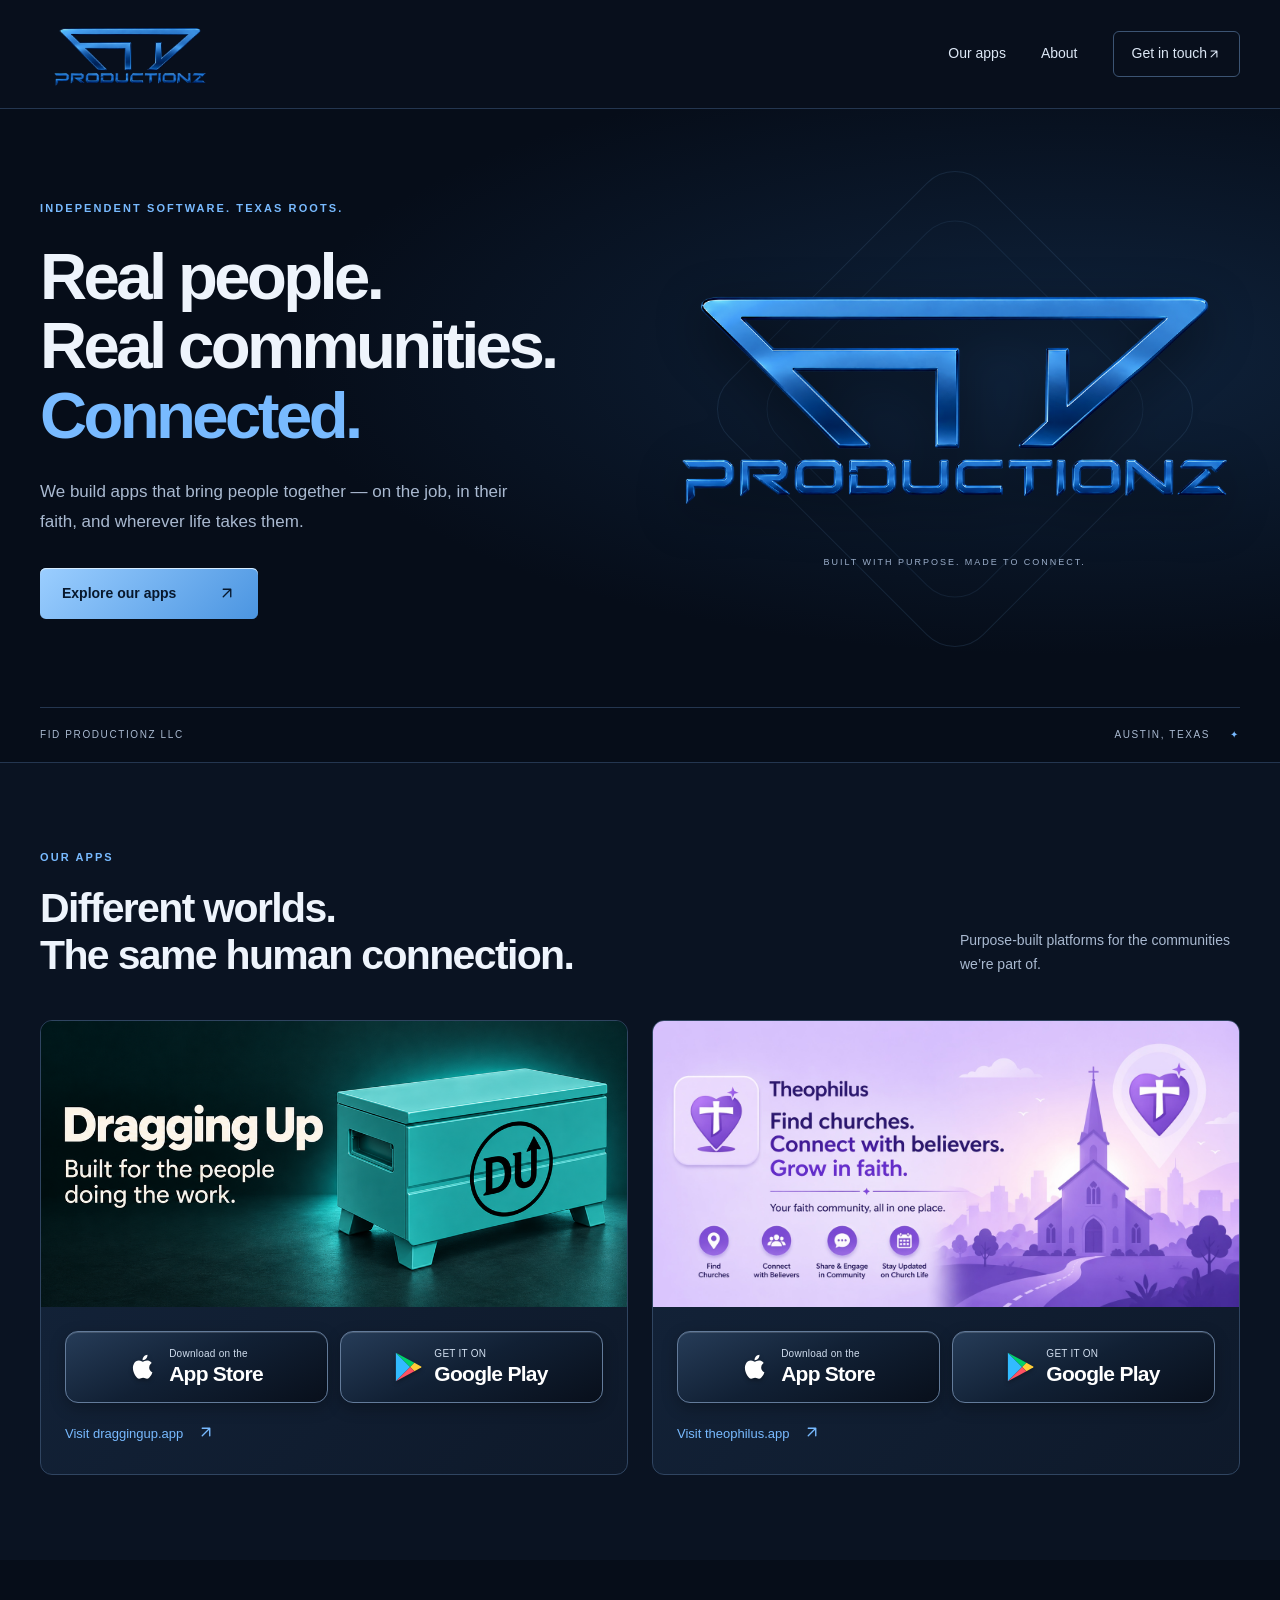
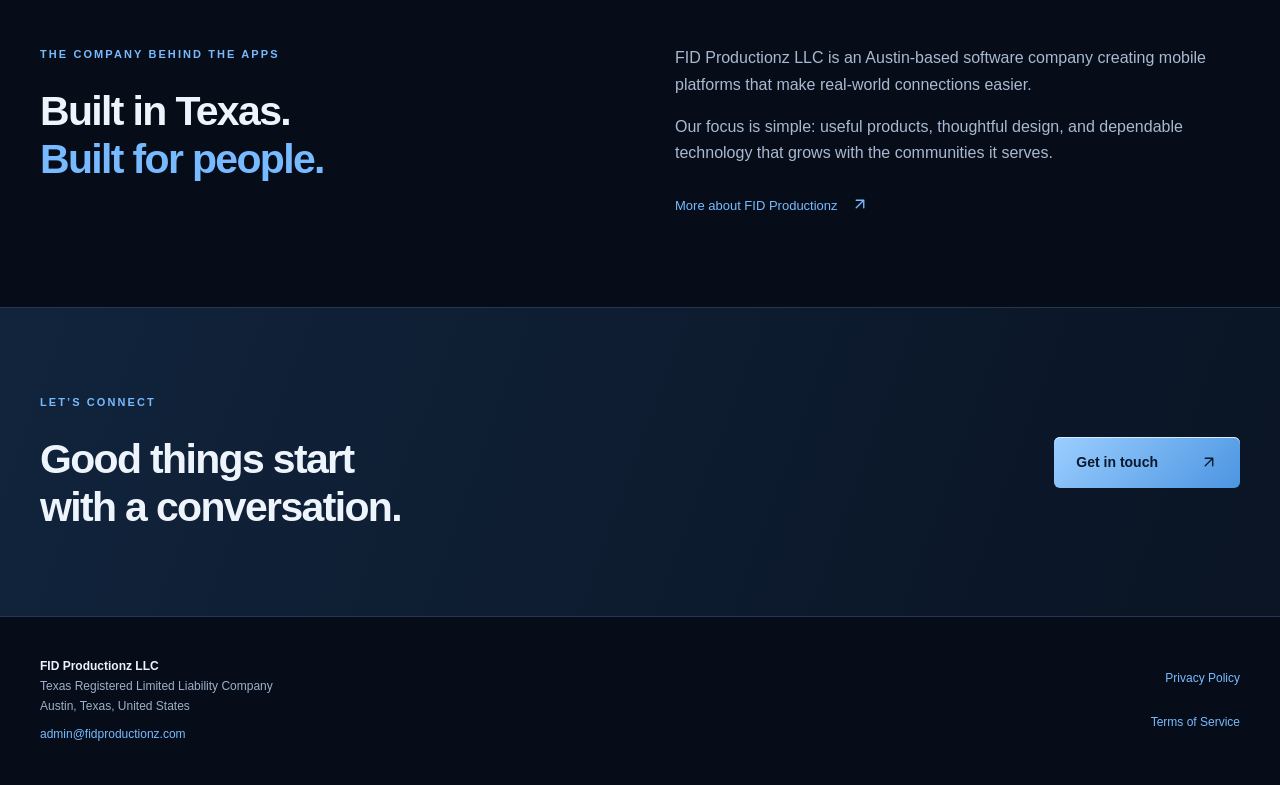
==== commit 673fd2c4: "Polish app download badges with brand icons and dimensional styling" ====
--- a/index.html
+++ b/index.html
@@ -16,7 +16,7 @@
 
   
   <!-- Styles -->
-  <link rel="stylesheet" href="/styles.css" />
+  <link rel="stylesheet" href="/styles.a5af87d28b9c.css" />
 
   <!-- Structured Data -->
   <script type="application/ld+json">
@@ -53,8 +53,8 @@
 <section class="section apps-section" id="apps"><div class="container">
 <div class="section-heading"><div><p class="eyebrow">OUR APPS</p><h2>Different worlds.<br />The same human connection.</h2></div><p>Purpose-built platforms for the communities we’re part of.</p></div>
 <div class="card-grid">
-<article class="card banner-card" aria-label="Dragging Up"><a class="banner-link" href="https://draggingup.app" aria-label="Visit Dragging Up"><img class="app-banner" src="/assets/draggingup-banner.png" alt="Dragging Up — Built for the people doing the work." width="1024" height="500" loading="lazy" /></a><div class="banner-actions"><div class="download-links"><a href="https://apps.apple.com/us/app/dragging-up/id6809625031" aria-label="Download Dragging Up on the App Store"><small>Download on the</small><strong>App Store <svg class="link-arrow" xmlns="http://www.w3.org/2000/svg" viewBox="0 0 24 24" width="18" height="18" fill="none" stroke="currentColor" stroke-width="1.8" stroke-linecap="round" stroke-linejoin="round" aria-hidden="true" focusable="false"><path d="M7 17 17 7M7 7h10v10" /></svg></strong></a><a href="https://play.google.com/store/apps/details?id=com.glbernal1986.DraggingUp" aria-label="Get Dragging Up on Google Play"><small>Get it on</small><strong>Google Play <svg class="link-arrow" xmlns="http://www.w3.org/2000/svg" viewBox="0 0 24 24" width="18" height="18" fill="none" stroke="currentColor" stroke-width="1.8" stroke-linecap="round" stroke-linejoin="round" aria-hidden="true" focusable="false"><path d="M7 17 17 7M7 7h10v10" /></svg></strong></a></div><a class="text-link" href="https://draggingup.app">Visit draggingup.app <svg class="link-arrow" xmlns="http://www.w3.org/2000/svg" viewBox="0 0 24 24" width="18" height="18" fill="none" stroke="currentColor" stroke-width="1.8" stroke-linecap="round" stroke-linejoin="round" aria-hidden="true" focusable="false"><path d="M7 17 17 7M7 7h10v10" /></svg></a></div></article>
-<article class="card banner-card" aria-label="Theophilus"><a class="banner-link" href="https://theophilus.app" aria-label="Visit Theophilus"><img class="app-banner" src="/assets/theophilus-banner.jpeg" alt="Theophilus — Find churches. Connect with believers. Grow in faith." width="1536" height="750" loading="lazy" /></a><div class="banner-actions"><div class="download-links"><a href="https://apps.apple.com/us/app/theophilus-app/id6762421135" aria-label="Download Theophilus on the App Store"><small>Download on the</small><strong>App Store <svg class="link-arrow" xmlns="http://www.w3.org/2000/svg" viewBox="0 0 24 24" width="18" height="18" fill="none" stroke="currentColor" stroke-width="1.8" stroke-linecap="round" stroke-linejoin="round" aria-hidden="true" focusable="false"><path d="M7 17 17 7M7 7h10v10" /></svg></strong></a><a href="https://play.google.com/store/apps/details?id=com.glbernal1986.theophilus" aria-label="Get Theophilus on Google Play"><small>Get it on</small><strong>Google Play <svg class="link-arrow" xmlns="http://www.w3.org/2000/svg" viewBox="0 0 24 24" width="18" height="18" fill="none" stroke="currentColor" stroke-width="1.8" stroke-linecap="round" stroke-linejoin="round" aria-hidden="true" focusable="false"><path d="M7 17 17 7M7 7h10v10" /></svg></strong></a></div><a class="text-link" href="https://theophilus.app">Visit theophilus.app <svg class="link-arrow" xmlns="http://www.w3.org/2000/svg" viewBox="0 0 24 24" width="18" height="18" fill="none" stroke="currentColor" stroke-width="1.8" stroke-linecap="round" stroke-linejoin="round" aria-hidden="true" focusable="false"><path d="M7 17 17 7M7 7h10v10" /></svg></a></div></article>
+<article class="card banner-card" aria-label="Dragging Up"><a class="banner-link" href="https://draggingup.app" aria-label="Visit Dragging Up"><img class="app-banner" src="/assets/draggingup-banner.png" alt="Dragging Up — Built for the people doing the work." width="1024" height="500" loading="lazy" /></a><div class="banner-actions"><div class="download-links"><a href="https://apps.apple.com/us/app/dragging-up/id6809625031" aria-label="Download Dragging Up on the App Store"><svg class="store-icon" viewBox="0 0 24 24" fill="currentColor" aria-hidden="true" focusable="false"><path d="M17.05 12.54c.03 3.19 2.8 4.25 2.83 4.26-.02.07-.44 1.52-1.46 3.02-.89 1.29-1.81 2.58-3.26 2.61-1.42.03-1.88-.84-3.5-.84-1.63 0-2.14.82-3.49.87-1.4.05-2.46-1.4-3.36-2.69-1.83-2.65-3.22-7.5-1.34-10.77.94-1.62 2.61-2.65 4.42-2.67 1.38-.03 2.68.93 3.51.93.83 0 2.39-1.15 4.04-.98.69.03 2.64.28 3.89 2.11-.1.06-2.32 1.35-2.28 4.15zM14.39 4.51c.75-.91 1.26-2.18 1.12-3.44-1.08.04-2.39.72-3.17 1.63-.69.8-1.29 2.08-1.13 3.3 1.2.09 2.43-.61 3.18-1.49z"/></svg><span class="store-copy"><small>Download on the</small><strong>App Store</strong></span></a><a href="https://play.google.com/store/apps/details?id=com.glbernal1986.DraggingUp" aria-label="Get Dragging Up on Google Play"><svg class="store-icon" viewBox="0 0 32 36" aria-hidden="true" focusable="false"><path fill="#32bbff" d="M1 1 18 18 1 35Z"/><path fill="#00d26a" d="m1 1 22 12-5 5Z"/><path fill="#ffcd38" d="m23 13 8 4.4q1 .6 0 1.2L23 23l-5-5Z"/><path fill="#ff5263" d="M1 35 18 18l5 5Z"/></svg><span class="store-copy"><small>GET IT ON</small><strong>Google Play</strong></span></a></div><a class="text-link" href="https://draggingup.app">Visit draggingup.app <svg class="link-arrow" xmlns="http://www.w3.org/2000/svg" viewBox="0 0 24 24" width="18" height="18" fill="none" stroke="currentColor" stroke-width="1.8" stroke-linecap="round" stroke-linejoin="round" aria-hidden="true" focusable="false"><path d="M7 17 17 7M7 7h10v10" /></svg></a></div></article>
+<article class="card banner-card" aria-label="Theophilus"><a class="banner-link" href="https://theophilus.app" aria-label="Visit Theophilus"><img class="app-banner" src="/assets/theophilus-banner.jpeg" alt="Theophilus — Find churches. Connect with believers. Grow in faith." width="1536" height="750" loading="lazy" /></a><div class="banner-actions"><div class="download-links"><a href="https://apps.apple.com/us/app/theophilus-app/id6762421135" aria-label="Download Theophilus on the App Store"><svg class="store-icon" viewBox="0 0 24 24" fill="currentColor" aria-hidden="true" focusable="false"><path d="M17.05 12.54c.03 3.19 2.8 4.25 2.83 4.26-.02.07-.44 1.52-1.46 3.02-.89 1.29-1.81 2.58-3.26 2.61-1.42.03-1.88-.84-3.5-.84-1.63 0-2.14.82-3.49.87-1.4.05-2.46-1.4-3.36-2.69-1.83-2.65-3.22-7.5-1.34-10.77.94-1.62 2.61-2.65 4.42-2.67 1.38-.03 2.68.93 3.51.93.83 0 2.39-1.15 4.04-.98.69.03 2.64.28 3.89 2.11-.1.06-2.32 1.35-2.28 4.15zM14.39 4.51c.75-.91 1.26-2.18 1.12-3.44-1.08.04-2.39.72-3.17 1.63-.69.8-1.29 2.08-1.13 3.3 1.2.09 2.43-.61 3.18-1.49z"/></svg><span class="store-copy"><small>Download on the</small><strong>App Store</strong></span></a><a href="https://play.google.com/store/apps/details?id=com.glbernal1986.theophilus" aria-label="Get Theophilus on Google Play"><svg class="store-icon" viewBox="0 0 32 36" aria-hidden="true" focusable="false"><path fill="#32bbff" d="M1 1 18 18 1 35Z"/><path fill="#00d26a" d="m1 1 22 12-5 5Z"/><path fill="#ffcd38" d="m23 13 8 4.4q1 .6 0 1.2L23 23l-5-5Z"/><path fill="#ff5263" d="M1 35 18 18l5 5Z"/></svg><span class="store-copy"><small>GET IT ON</small><strong>Google Play</strong></span></a></div><a class="text-link" href="https://theophilus.app">Visit theophilus.app <svg class="link-arrow" xmlns="http://www.w3.org/2000/svg" viewBox="0 0 24 24" width="18" height="18" fill="none" stroke="currentColor" stroke-width="1.8" stroke-linecap="round" stroke-linejoin="round" aria-hidden="true" focusable="false"><path d="M7 17 17 7M7 7h10v10" /></svg></a></div></article>
 </div></div></section>
 <section class="section company-section"><div class="container company-grid"><div><p class="eyebrow">THE COMPANY BEHIND THE APPS</p><h2>Built in Texas.<br /><span>Built for people.</span></h2></div><div><p>FID Productionz LLC is an Austin-based software company creating mobile platforms that make real-world connections easier.</p><p>Our focus is simple: useful products, thoughtful design, and dependable technology that grows with the communities it serves.</p><a class="text-link" href="/about.html">More about FID Productionz <svg class="link-arrow" xmlns="http://www.w3.org/2000/svg" viewBox="0 0 24 24" width="18" height="18" fill="none" stroke="currentColor" stroke-width="1.8" stroke-linecap="round" stroke-linejoin="round" aria-hidden="true" focusable="false"><path d="M7 17 17 7M7 7h10v10" /></svg></a></div></div></section>
 <section class="section contact-section"><div class="container contact-row"><div><p class="eyebrow">LET’S CONNECT</p><h2>Good things start<br />with a conversation.</h2></div><a class="btn-primary" href="mailto:admin@fidproductionz.com">Get in touch <svg class="link-arrow" xmlns="http://www.w3.org/2000/svg" viewBox="0 0 24 24" width="18" height="18" fill="none" stroke="currentColor" stroke-width="1.8" stroke-linecap="round" stroke-linejoin="round" aria-hidden="true" focusable="false"><path d="M7 17 17 7M7 7h10v10" /></svg></a></div></section>
--- a/styles.a5af87d28b9c.css
+++ b/styles.a5af87d28b9c.css
@@ -0,0 +1,22 @@
+/* FID Productionz LLC - Shared website styles */
+:root{color-scheme:dark;--bg:#060d19;--panel:#101d30;--text:#eef4fc;--muted:#a9b9d0;--blue:#78baff;--line:#243650}
+*{box-sizing:border-box}html{scroll-behavior:smooth;scroll-padding-top:30px}body{margin:0;font-family:Arial,Helvetica,sans-serif;background:var(--bg);color:var(--text);line-height:1.65}a{color:var(--blue);text-underline-offset:5px}a:focus-visible{outline:3px solid #9fcdff;outline-offset:6px}img{max-width:100%;height:auto}.container{width:min(1200px,calc(100% - 80px));margin:auto}.navbar{border-bottom:1px solid var(--line);background:#080f1c}.nav-content{min-height:108px;display:flex;align-items:center;justify-content:space-between;gap:24px}.brand{display:block;width:180px;line-height:0}.brand img{width:180px;height:78px;object-fit:contain}.navbar nav{display:flex;align-items:center;gap:35px}.navbar nav a{text-decoration:none;font-size:14px;color:#dce7f5}.navbar nav a:hover{color:var(--blue)}.nav-contact{border:1px solid #3c5473;padding:10px 18px;border-radius:6px}.skip-link{position:absolute;top:-100px;left:20px;background:#fff;color:#000;padding:12px;z-index:5}.skip-link:focus{top:10px}.hero{overflow:hidden;background:radial-gradient(ellipse at 83% 38%,#17365b88,transparent 52%)}.hero-grid{display:grid;grid-template-columns:1.05fr 1fr;gap:30px;align-items:center;padding-top:90px;padding-bottom:88px}.eyebrow{font-size:11px;font-weight:700;letter-spacing:.19em;color:var(--blue);margin:0 0 25px}h1,h2,h3,p{margin-top:0}h1{font-size:clamp(44px,5.1vw,70px);line-height:1.06;letter-spacing:-.055em;margin-bottom:27px}h1 span,.company-section h2 span{color:var(--blue)}.hero-description{max-width:470px;color:var(--muted);font-size:17px;line-height:1.8;margin-bottom:30px}.btn-primary{display:inline-flex;align-items:center;justify-content:space-between;gap:42px;border-radius:6px;padding:14px 22px;background:linear-gradient(135deg,#9bceff,#4b95e1);color:#08182d;font-weight:700;text-decoration:none;font-size:14px;box-shadow:inset 0 1px #d6ecff}.btn-primary:hover{background:#b1d9ff}.hero-art{position:relative;isolation:isolate;text-align:center;display:flex;min-height:390px;flex-direction:column;justify-content:center;align-items:center}.hero-art img{width:100%;position:relative;filter:drop-shadow(0 15px 25px #0007)}.hero-art p{margin:24px 0 0;font-size:9px;letter-spacing:.22em;color:#9baeca}.orbit{position:absolute;border:1px solid #41648940;z-index:-1;width:360px;height:360px;transform:rotate(45deg);border-radius:40px}.orbit-two{width:290px;height:290px;border-color:#41648930}.hero-foot{display:flex;justify-content:space-between;border-top:1px solid var(--line);padding-top:19px;padding-bottom:19px;font-size:10px;letter-spacing:.16em;color:var(--muted)}.hero-foot span span{margin-left:16px;color:var(--blue)}.section{padding:85px 0}.apps-section{background:#0a1322;border-top:1px solid var(--line)}.section-heading{display:flex;justify-content:space-between;align-items:end;gap:45px;margin-bottom:40px}.section-heading>p{max-width:280px;color:var(--muted);font-size:14px;margin-bottom:4px}h2{font-size:clamp(30px,3.2vw,43px);line-height:1.16;letter-spacing:-.04em;margin-bottom:0}.section-heading .eyebrow{margin-bottom:18px}.card-grid{display:grid;grid-template-columns:1fr 1fr;gap:24px}.card{border:1px solid #304561;background:linear-gradient(135deg,#14253c,#0e192a);border-radius:12px;padding:34px}.app-top{display:flex;justify-content:space-between;align-items:center;color:var(--blue);margin-bottom:33px}.app-category{font-size:10px;letter-spacing:.1em}.app-card h3{font-size:43px;letter-spacing:-.045em;line-height:1.2;margin-bottom:6px}.blue-dot{color:var(--blue)}.app-tagline{color:#e0e9f5;font-size:16px!important;margin-bottom:20px}.app-card>p:not(.app-tagline){color:var(--muted);font-size:14px;min-height:92px;max-width:410px}.feature-list{display:flex;gap:8px;flex-wrap:wrap;list-style:none;padding:0;margin:22px 0 30px}.feature-list li{font-size:10px;padding:5px 9px;background:#1b3049;border-radius:4px;color:#bfcee0}.download-links{display:grid;grid-template-columns:1fr 1fr;gap:12px}.download-links a{display:flex;flex-direction:column;text-decoration:none;border:1px solid #536b88;border-radius:7px;padding:10px 14px;background:#080f1b;color:white}.download-links a:hover{border-color:#98c9ff;background:#1c314b}.download-links small{font-size:10px;color:#b9c7d9}.download-links strong{font-size:17px;letter-spacing:-.02em}.text-link{display:inline-block;margin-top:25px;font-size:13px;text-decoration:none}.text-link span{margin-left:15px}.text-link:hover{text-decoration:underline}.company-grid{display:grid;grid-template-columns:1fr 1fr;gap:70px}.company-grid>div>p:not(.eyebrow){color:var(--muted);font-size:16px}.company-grid .text-link{margin-top:6px}.contact-section{border-top:1px solid var(--line);background:linear-gradient(110deg,#11243c,#0a1424)}.contact-row{display:flex;justify-content:space-between;align-items:center;gap:30px}.footer{padding:40px 0;color:#9eb0c7;font-size:12px;border-top:1px solid var(--line)}.footer-content{display:flex;justify-content:space-between;gap:30px}.footer strong{color:#eaf2ff}.footer a{display:block;margin-top:8px;text-decoration:none}.footer a:hover{text-decoration:underline}.footer-links{text-align:right}.document-page{min-height:65vh}.document-page .container{max-width:850px}.document-page h1{font-size:42px;margin-bottom:28px}.document-page h2{font-size:25px;margin:32px 0 14px}.document-page p{color:#c4d0e0}.document-page a{overflow-wrap:anywhere}
+@media(max-width:900px){.container{width:calc(100% - 44px)}.hero-grid{gap:15px;padding-top:65px;padding-bottom:65px}.hero-art{min-height:300px}.orbit{width:240px;height:240px}.orbit-two{width:185px;height:185px}.card{padding:25px}.app-card h3{font-size:36px}.download-links strong{font-size:15px}.company-grid{gap:35px}}
+@media(max-width:650px){.container{width:calc(100% - 36px)}.nav-content{min-height:88px;gap:16px}.brand,.brand img{width:123px}.brand img{height:64px}.navbar nav{gap:17px}.navbar nav a{font-size:12px}.nav-contact{display:none}.hero-grid{grid-template-columns:1fr;padding-top:48px;padding-bottom:25px;gap:12px}.hero-copy h1{font-size:clamp(43px,10vw,62px)}.hero-description{font-size:16px;max-width:420px}.hero-art{min-height:265px;width:min(390px,100%);margin:auto}.hero-art img{width:95%}.hero-art p{font-size:8px;margin-top:15px}.orbit{width:210px;height:210px}.orbit-two{width:160px;height:160px}.hero-foot{font-size:8px;letter-spacing:.08em}.section{padding:58px 0}.section-heading{display:block}.section-heading>p{margin-top:20px;max-width:350px}.card-grid,.company-grid{grid-template-columns:1fr}.card{padding:27px 23px}.app-card>p:not(.app-tagline){min-height:0}.app-top{margin-bottom:25px}.app-card h3{font-size:40px}.download-links strong{font-size:16px}.company-grid{gap:26px}.contact-row{align-items:start;flex-direction:column;gap:26px}.footer-content{flex-direction:column;gap:20px}.footer-links{text-align:left}.document-page h1{font-size:34px}}
+@media(prefers-reduced-motion:reduce){html{scroll-behavior:auto}}
+
+/* Draw link arrows as vectors so mobile devices never render emoji. */
+.link-arrow{display:inline-block;width:18px;height:18px;vertical-align:-3px;flex-shrink:0}.text-link .link-arrow{margin-left:10px}.download-links strong .link-arrow{width:16px;height:16px;vertical-align:-2px}.nav-contact .link-arrow{width:14px;height:14px;vertical-align:-2px}
+
+/* Responsive sizing across phones, tablets, and wide screens. */
+html{overflow-x:clip}body{min-width:0}main,section,.container,.hero-copy,.hero-art,.card,.company-grid>div{min-width:0}h1,h2,h3,p,a{overflow-wrap:break-word}.hero-art{max-width:100%}.download-links a{min-width:0}.download-links strong{display:flex;align-items:center;justify-content:space-between;gap:6px}.footer a{overflow-wrap:anywhere}.navbar nav a{min-height:44px;display:inline-flex;align-items:center}.btn-primary,.download-links a{min-height:48px}.text-link{padding-top:6px;padding-bottom:6px}.footer-links a{min-height:44px;display:flex;align-items:center;justify-content:flex-end;margin-top:0}
+@media(min-width:651px) and (max-width:1000px){.card-grid{grid-template-columns:1fr}.app-card>p:not(.app-tagline){min-height:0;max-width:600px}.download-links{max-width:460px}.hero-grid{grid-template-columns:minmax(0,1.15fr) minmax(0,1fr)}h1{font-size:clamp(40px,5.5vw,55px)}}
+@media(max-width:650px){.nav-content{flex-wrap:wrap;padding-block:10px;gap:8px 12px}.navbar nav{gap:10px 16px;flex-wrap:wrap;justify-content:flex-end}.navbar nav .nav-contact{display:inline-flex;padding:0;border:0}.navbar nav{flex:1}.footer-links a{justify-content:flex-start}.hero-foot{flex-wrap:wrap;gap:12px}.hero-art{min-height:250px}.section-heading>p{max-width:100%}}
+@media(max-width:380px){.container{width:calc(100% - 28px)}.brand,.brand img{width:104px}.navbar nav{gap:0 12px}.navbar nav a{font-size:11px}.hero-copy h1{font-size:39px}.hero-art{min-height:220px}.orbit{width:170px;height:170px}.orbit-two{width:130px;height:130px}.hero-art p{font-size:7px;letter-spacing:.14em}.card{padding:24px 18px}.app-card h3{font-size:35px}.download-links{grid-template-columns:1fr}.download-links a{padding:12px 16px}.download-links strong{font-size:18px}.app-category{font-size:9px}.btn-primary{gap:24px;max-width:100%}}
+
+.app-icon{display:block;width:80px;height:80px;object-fit:contain;border-radius:18px;margin-bottom:22px;border:1px solid #536b88;box-shadow:0 8px 24px #0003}@media(max-width:380px){.app-icon{width:68px;height:68px;border-radius:15px}}
+
+/* Full artwork cards preserve every part of each original banner. */
+.banner-card{padding:0;overflow:hidden;display:flex;flex-direction:column}.banner-link{display:block;line-height:0}.app-banner{display:block;width:100%;height:auto;object-fit:contain}.banner-actions{padding:24px;margin-top:auto}.banner-actions .download-links{max-width:none}.banner-actions .text-link{margin-top:14px}.banner-link:focus-visible{outline-offset:-4px}@media(max-width:380px){.banner-actions{padding:18px}}
+/* Store badges: crisp brand marks, layered finish, and comfortable touch targets. */
+.banner-actions .download-links{gap:12px}.banner-actions .download-links a{position:relative;display:flex;flex-direction:row;align-items:center;justify-content:center;gap:12px;min-height:72px;padding:14px 16px;border:1px solid #637b9a;border-radius:13px;background:linear-gradient(155deg,#263c58 0%,#112034 48%,#080f1b 100%);box-shadow:inset 0 1px 0 #ffffff25,0 5px 15px #0004;color:#fff;transition:transform .18s ease,border-color .18s ease,box-shadow .18s ease}.store-icon{width:27px;height:32px;flex:0 0 27px;filter:drop-shadow(0 2px 2px #0005)}.store-copy{display:flex;flex-direction:column;align-items:flex-start;min-width:0}.banner-actions .download-links small{color:#d1deef;font-size:10px;line-height:1.4;letter-spacing:.025em;white-space:nowrap}.banner-actions .download-links strong{display:block;font-size:21px;line-height:1.2;letter-spacing:-.035em;white-space:nowrap}.banner-actions .download-links a:focus-visible{outline:3px solid #a8d5ff;outline-offset:4px}.banner-actions .download-links a:active{transform:translateY(1px);box-shadow:inset 0 1px 0 #ffffff20,0 2px 7px #0004}@media(hover:hover){.banner-actions .download-links a:hover{transform:translateY(-2px);border-color:#a4d4ff;box-shadow:inset 0 1px 0 #ffffff35,0 7px 22px #4189d533;background:linear-gradient(155deg,#345274,#172c46 55%,#0c1829)}}@media(max-width:650px){.banner-actions .download-links a{gap:9px;padding:13px 10px;min-height:68px}.banner-actions .download-links strong{font-size:clamp(17px,4.6vw,21px)}.store-icon{width:24px;height:29px;flex-basis:24px}.banner-actions .download-links small{font-size:9px}}@media(max-width:380px){.banner-actions .download-links a{justify-content:flex-start;padding:14px 22px;gap:16px}.banner-actions .download-links strong{font-size:22px}.banner-actions .download-links small{font-size:10px}}@media(prefers-reduced-motion:reduce){.banner-actions .download-links a{transition:none;transform:none!important}}
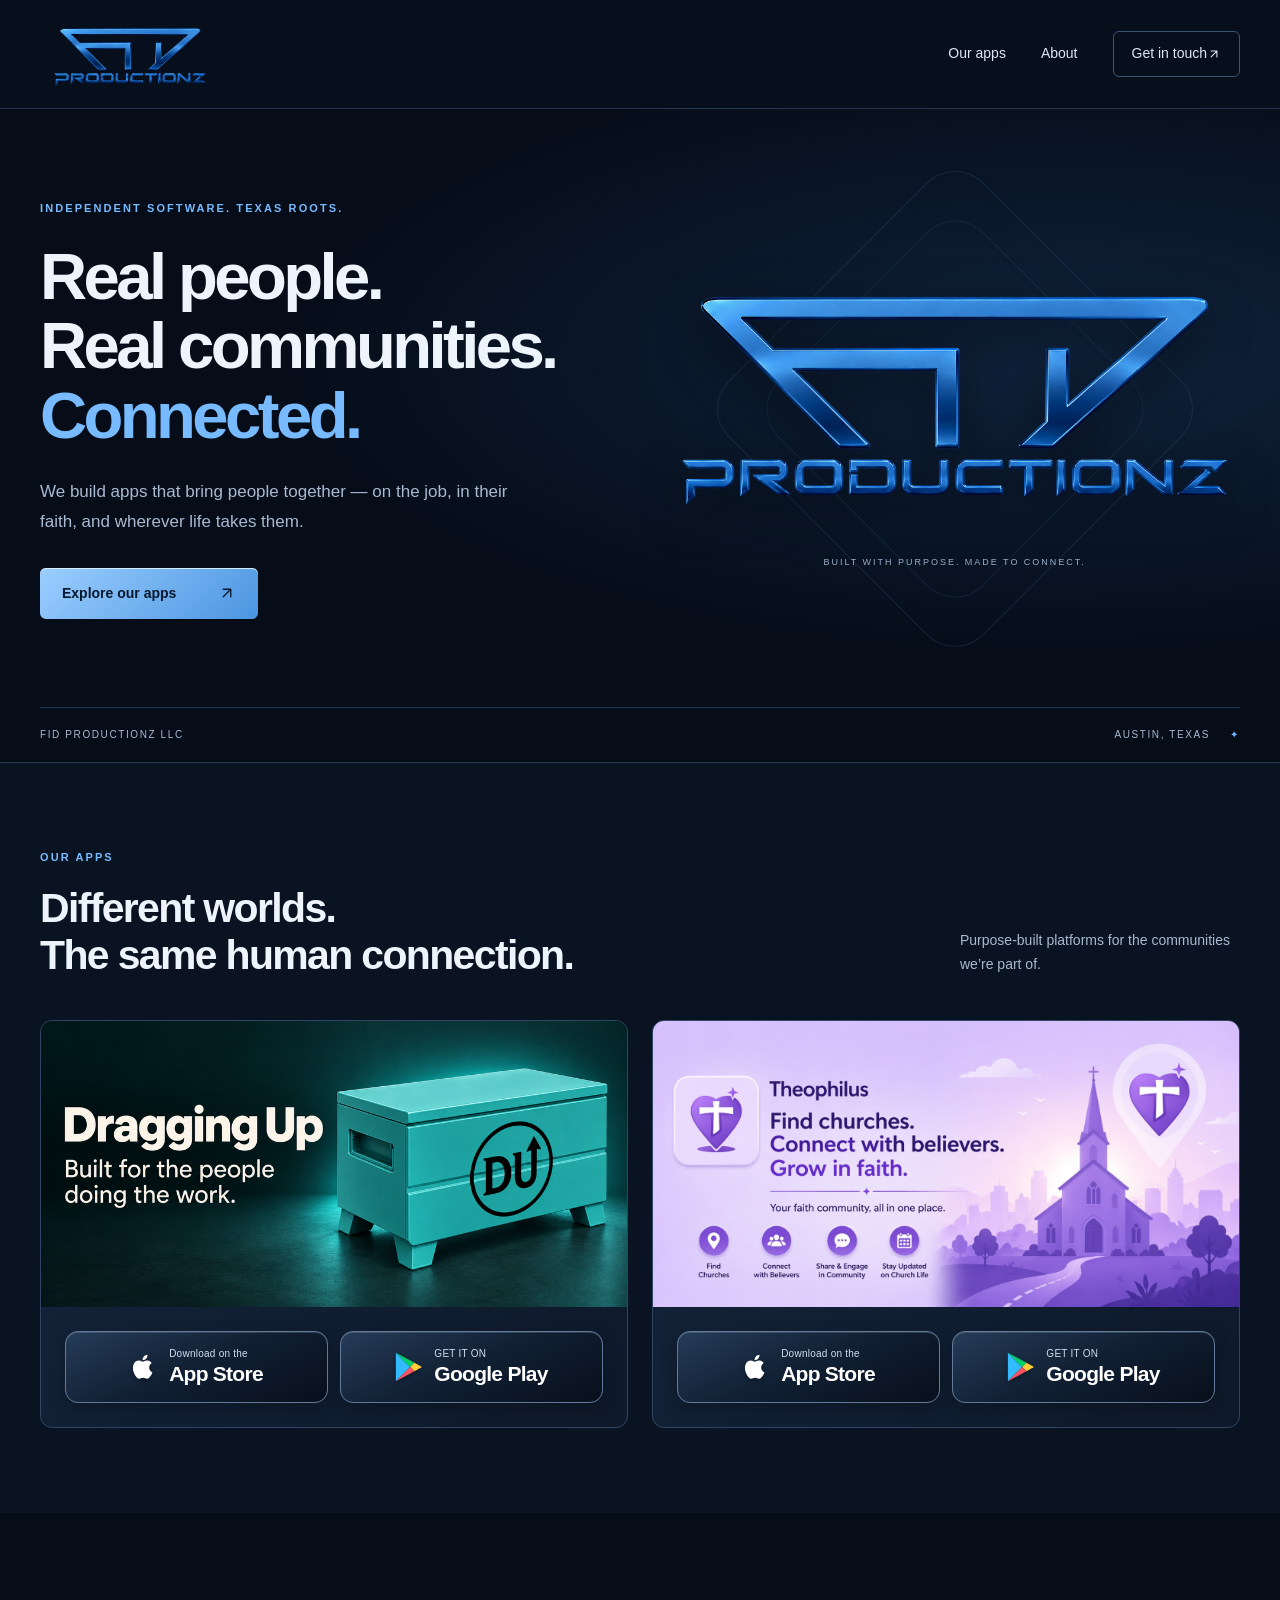
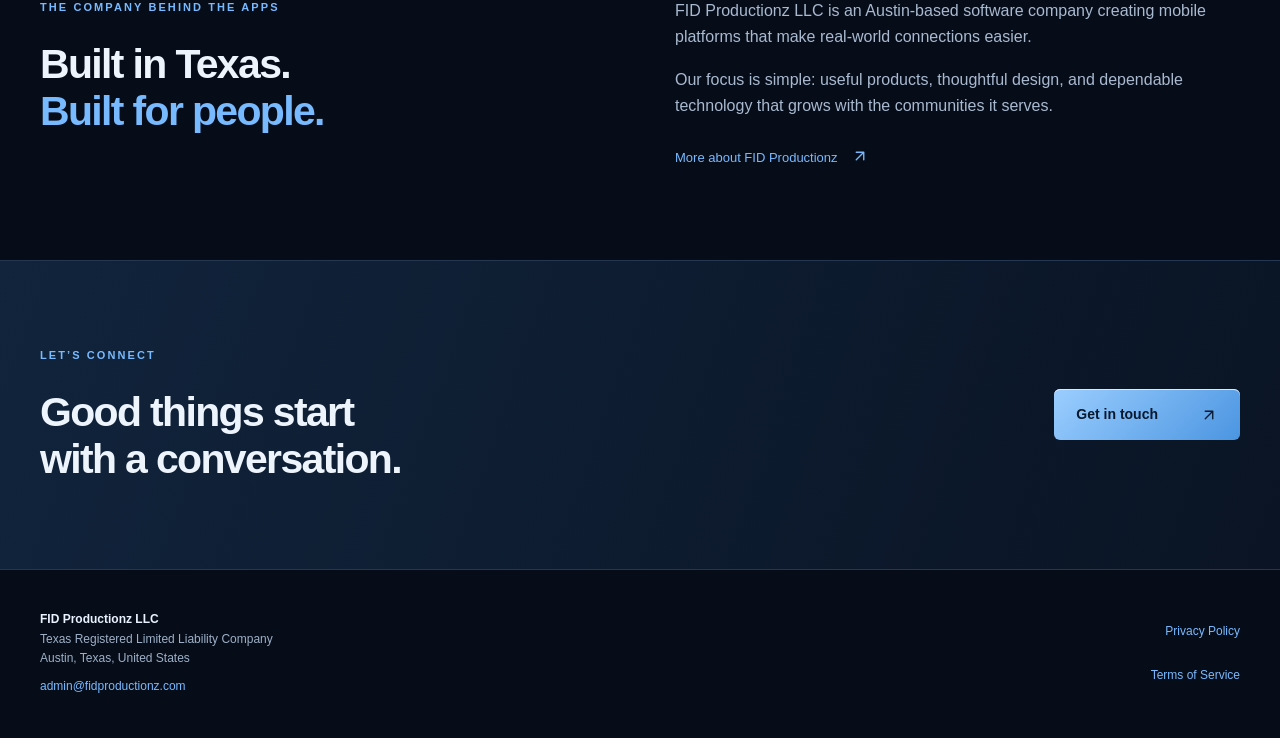
==== commit 1883ff45: "Remove website URL rows and compact app cards" ====
--- a/index.html
+++ b/index.html
@@ -53,8 +53,8 @@
 <section class="section apps-section" id="apps"><div class="container">
 <div class="section-heading"><div><p class="eyebrow">OUR APPS</p><h2>Different worlds.<br />The same human connection.</h2></div><p>Purpose-built platforms for the communities we’re part of.</p></div>
 <div class="card-grid">
-<article class="card banner-card" aria-label="Dragging Up"><a class="banner-link" href="https://draggingup.app" aria-label="Visit Dragging Up"><img class="app-banner" src="/assets/draggingup-banner.png" alt="Dragging Up — Built for the people doing the work." width="1024" height="500" loading="lazy" /></a><div class="banner-actions"><div class="download-links"><a href="https://apps.apple.com/us/app/dragging-up/id6809625031" aria-label="Download Dragging Up on the App Store"><svg class="store-icon" viewBox="0 0 24 24" fill="currentColor" aria-hidden="true" focusable="false"><path d="M17.05 12.54c.03 3.19 2.8 4.25 2.83 4.26-.02.07-.44 1.52-1.46 3.02-.89 1.29-1.81 2.58-3.26 2.61-1.42.03-1.88-.84-3.5-.84-1.63 0-2.14.82-3.49.87-1.4.05-2.46-1.4-3.36-2.69-1.83-2.65-3.22-7.5-1.34-10.77.94-1.62 2.61-2.65 4.42-2.67 1.38-.03 2.68.93 3.51.93.83 0 2.39-1.15 4.04-.98.69.03 2.64.28 3.89 2.11-.1.06-2.32 1.35-2.28 4.15zM14.39 4.51c.75-.91 1.26-2.18 1.12-3.44-1.08.04-2.39.72-3.17 1.63-.69.8-1.29 2.08-1.13 3.3 1.2.09 2.43-.61 3.18-1.49z"/></svg><span class="store-copy"><small>Download on the</small><strong>App Store</strong></span></a><a href="https://play.google.com/store/apps/details?id=com.glbernal1986.DraggingUp" aria-label="Get Dragging Up on Google Play"><svg class="store-icon" viewBox="0 0 32 36" aria-hidden="true" focusable="false"><path fill="#32bbff" d="M1 1 18 18 1 35Z"/><path fill="#00d26a" d="m1 1 22 12-5 5Z"/><path fill="#ffcd38" d="m23 13 8 4.4q1 .6 0 1.2L23 23l-5-5Z"/><path fill="#ff5263" d="M1 35 18 18l5 5Z"/></svg><span class="store-copy"><small>GET IT ON</small><strong>Google Play</strong></span></a></div><a class="text-link" href="https://draggingup.app">Visit draggingup.app <svg class="link-arrow" xmlns="http://www.w3.org/2000/svg" viewBox="0 0 24 24" width="18" height="18" fill="none" stroke="currentColor" stroke-width="1.8" stroke-linecap="round" stroke-linejoin="round" aria-hidden="true" focusable="false"><path d="M7 17 17 7M7 7h10v10" /></svg></a></div></article>
-<article class="card banner-card" aria-label="Theophilus"><a class="banner-link" href="https://theophilus.app" aria-label="Visit Theophilus"><img class="app-banner" src="/assets/theophilus-banner.jpeg" alt="Theophilus — Find churches. Connect with believers. Grow in faith." width="1536" height="750" loading="lazy" /></a><div class="banner-actions"><div class="download-links"><a href="https://apps.apple.com/us/app/theophilus-app/id6762421135" aria-label="Download Theophilus on the App Store"><svg class="store-icon" viewBox="0 0 24 24" fill="currentColor" aria-hidden="true" focusable="false"><path d="M17.05 12.54c.03 3.19 2.8 4.25 2.83 4.26-.02.07-.44 1.52-1.46 3.02-.89 1.29-1.81 2.58-3.26 2.61-1.42.03-1.88-.84-3.5-.84-1.63 0-2.14.82-3.49.87-1.4.05-2.46-1.4-3.36-2.69-1.83-2.65-3.22-7.5-1.34-10.77.94-1.62 2.61-2.65 4.42-2.67 1.38-.03 2.68.93 3.51.93.83 0 2.39-1.15 4.04-.98.69.03 2.64.28 3.89 2.11-.1.06-2.32 1.35-2.28 4.15zM14.39 4.51c.75-.91 1.26-2.18 1.12-3.44-1.08.04-2.39.72-3.17 1.63-.69.8-1.29 2.08-1.13 3.3 1.2.09 2.43-.61 3.18-1.49z"/></svg><span class="store-copy"><small>Download on the</small><strong>App Store</strong></span></a><a href="https://play.google.com/store/apps/details?id=com.glbernal1986.theophilus" aria-label="Get Theophilus on Google Play"><svg class="store-icon" viewBox="0 0 32 36" aria-hidden="true" focusable="false"><path fill="#32bbff" d="M1 1 18 18 1 35Z"/><path fill="#00d26a" d="m1 1 22 12-5 5Z"/><path fill="#ffcd38" d="m23 13 8 4.4q1 .6 0 1.2L23 23l-5-5Z"/><path fill="#ff5263" d="M1 35 18 18l5 5Z"/></svg><span class="store-copy"><small>GET IT ON</small><strong>Google Play</strong></span></a></div><a class="text-link" href="https://theophilus.app">Visit theophilus.app <svg class="link-arrow" xmlns="http://www.w3.org/2000/svg" viewBox="0 0 24 24" width="18" height="18" fill="none" stroke="currentColor" stroke-width="1.8" stroke-linecap="round" stroke-linejoin="round" aria-hidden="true" focusable="false"><path d="M7 17 17 7M7 7h10v10" /></svg></a></div></article>
+<article class="card banner-card" aria-label="Dragging Up"><a class="banner-link" href="https://draggingup.app" aria-label="Visit Dragging Up"><img class="app-banner" src="/assets/draggingup-banner.png" alt="Dragging Up — Built for the people doing the work." width="1024" height="500" loading="lazy" /></a><div class="banner-actions"><div class="download-links"><a href="https://apps.apple.com/us/app/dragging-up/id6809625031" aria-label="Download Dragging Up on the App Store"><svg class="store-icon" viewBox="0 0 24 24" fill="currentColor" aria-hidden="true" focusable="false"><path d="M17.05 12.54c.03 3.19 2.8 4.25 2.83 4.26-.02.07-.44 1.52-1.46 3.02-.89 1.29-1.81 2.58-3.26 2.61-1.42.03-1.88-.84-3.5-.84-1.63 0-2.14.82-3.49.87-1.4.05-2.46-1.4-3.36-2.69-1.83-2.65-3.22-7.5-1.34-10.77.94-1.62 2.61-2.65 4.42-2.67 1.38-.03 2.68.93 3.51.93.83 0 2.39-1.15 4.04-.98.69.03 2.64.28 3.89 2.11-.1.06-2.32 1.35-2.28 4.15zM14.39 4.51c.75-.91 1.26-2.18 1.12-3.44-1.08.04-2.39.72-3.17 1.63-.69.8-1.29 2.08-1.13 3.3 1.2.09 2.43-.61 3.18-1.49z"/></svg><span class="store-copy"><small>Download on the</small><strong>App Store</strong></span></a><a href="https://play.google.com/store/apps/details?id=com.glbernal1986.DraggingUp" aria-label="Get Dragging Up on Google Play"><svg class="store-icon" viewBox="0 0 32 36" aria-hidden="true" focusable="false"><path fill="#32bbff" d="M1 1 18 18 1 35Z"/><path fill="#00d26a" d="m1 1 22 12-5 5Z"/><path fill="#ffcd38" d="m23 13 8 4.4q1 .6 0 1.2L23 23l-5-5Z"/><path fill="#ff5263" d="M1 35 18 18l5 5Z"/></svg><span class="store-copy"><small>GET IT ON</small><strong>Google Play</strong></span></a></div></div></article>
+<article class="card banner-card" aria-label="Theophilus"><a class="banner-link" href="https://theophilus.app" aria-label="Visit Theophilus"><img class="app-banner" src="/assets/theophilus-banner.jpeg" alt="Theophilus — Find churches. Connect with believers. Grow in faith." width="1536" height="750" loading="lazy" /></a><div class="banner-actions"><div class="download-links"><a href="https://apps.apple.com/us/app/theophilus-app/id6762421135" aria-label="Download Theophilus on the App Store"><svg class="store-icon" viewBox="0 0 24 24" fill="currentColor" aria-hidden="true" focusable="false"><path d="M17.05 12.54c.03 3.19 2.8 4.25 2.83 4.26-.02.07-.44 1.52-1.46 3.02-.89 1.29-1.81 2.58-3.26 2.61-1.42.03-1.88-.84-3.5-.84-1.63 0-2.14.82-3.49.87-1.4.05-2.46-1.4-3.36-2.69-1.83-2.65-3.22-7.5-1.34-10.77.94-1.62 2.61-2.65 4.42-2.67 1.38-.03 2.68.93 3.51.93.83 0 2.39-1.15 4.04-.98.69.03 2.64.28 3.89 2.11-.1.06-2.32 1.35-2.28 4.15zM14.39 4.51c.75-.91 1.26-2.18 1.12-3.44-1.08.04-2.39.72-3.17 1.63-.69.8-1.29 2.08-1.13 3.3 1.2.09 2.43-.61 3.18-1.49z"/></svg><span class="store-copy"><small>Download on the</small><strong>App Store</strong></span></a><a href="https://play.google.com/store/apps/details?id=com.glbernal1986.theophilus" aria-label="Get Theophilus on Google Play"><svg class="store-icon" viewBox="0 0 32 36" aria-hidden="true" focusable="false"><path fill="#32bbff" d="M1 1 18 18 1 35Z"/><path fill="#00d26a" d="m1 1 22 12-5 5Z"/><path fill="#ffcd38" d="m23 13 8 4.4q1 .6 0 1.2L23 23l-5-5Z"/><path fill="#ff5263" d="M1 35 18 18l5 5Z"/></svg><span class="store-copy"><small>GET IT ON</small><strong>Google Play</strong></span></a></div></div></article>
 </div></div></section>
 <section class="section company-section"><div class="container company-grid"><div><p class="eyebrow">THE COMPANY BEHIND THE APPS</p><h2>Built in Texas.<br /><span>Built for people.</span></h2></div><div><p>FID Productionz LLC is an Austin-based software company creating mobile platforms that make real-world connections easier.</p><p>Our focus is simple: useful products, thoughtful design, and dependable technology that grows with the communities it serves.</p><a class="text-link" href="/about.html">More about FID Productionz <svg class="link-arrow" xmlns="http://www.w3.org/2000/svg" viewBox="0 0 24 24" width="18" height="18" fill="none" stroke="currentColor" stroke-width="1.8" stroke-linecap="round" stroke-linejoin="round" aria-hidden="true" focusable="false"><path d="M7 17 17 7M7 7h10v10" /></svg></a></div></div></section>
 <section class="section contact-section"><div class="container contact-row"><div><p class="eyebrow">LET’S CONNECT</p><h2>Good things start<br />with a conversation.</h2></div><a class="btn-primary" href="mailto:admin@fidproductionz.com">Get in touch <svg class="link-arrow" xmlns="http://www.w3.org/2000/svg" viewBox="0 0 24 24" width="18" height="18" fill="none" stroke="currentColor" stroke-width="1.8" stroke-linecap="round" stroke-linejoin="round" aria-hidden="true" focusable="false"><path d="M7 17 17 7M7 7h10v10" /></svg></a></div></section>
